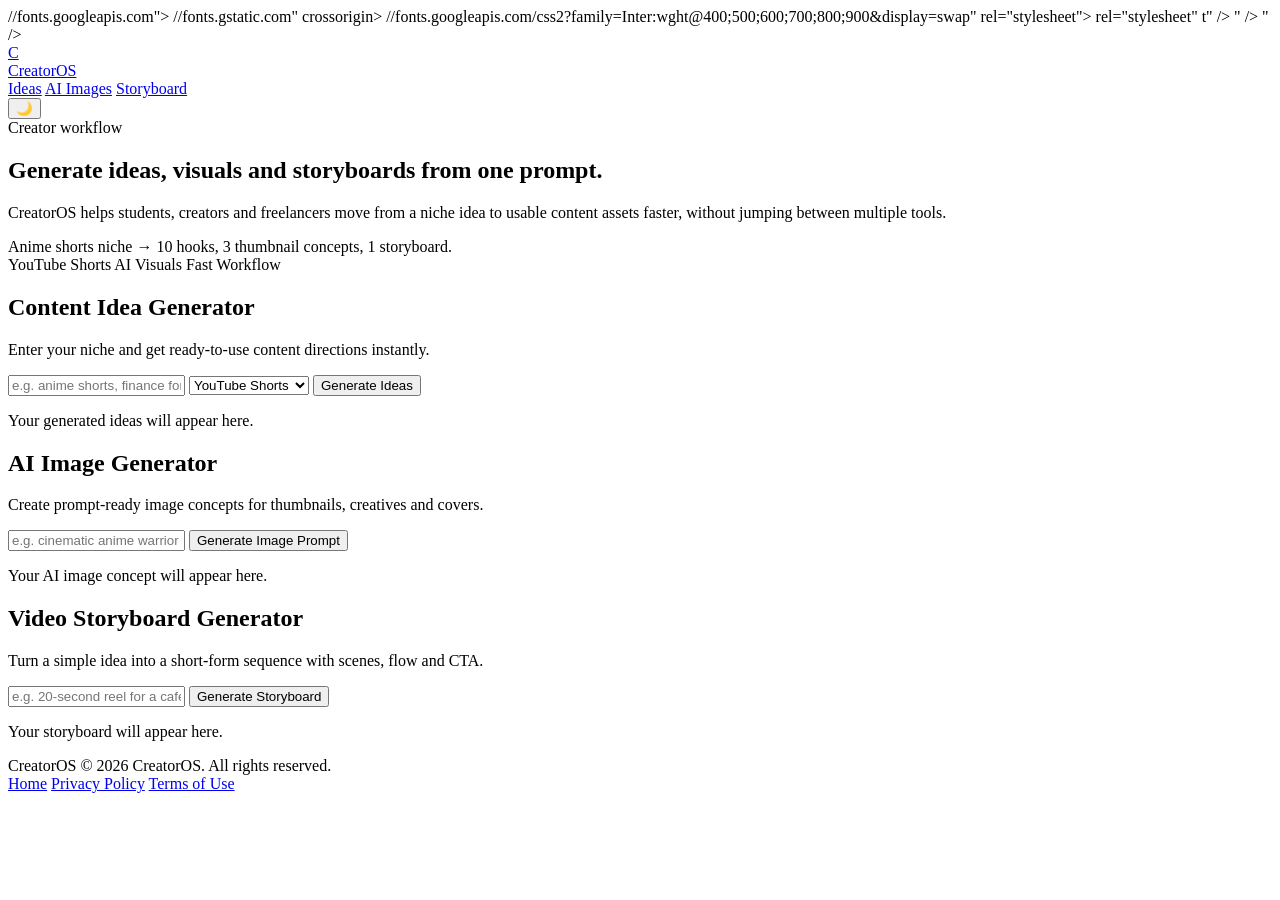
==== generator.html @ 53f61a8d "Fix app.css dark theme and generator font to Inter" ====
<!DOCTYPE html>
<html lang="en">
<head>
  <meta charset="UTF-8" />
  <meta name="viewport" content="width=device-width, initial-scale=1.0" />
  <title>CreatorOS — Generator</title>
  <meta
    name="description"
    content="Generate niche content ideas, AI image concepts, and short video storyboards with CreatorOS.
    ".
  />

  //fonts.googleapis.com">
  //fonts.gstatic.com" crossorigin>
 //fonts.googleapis.com/css2?family=Inter:wght@400;500;600;700;800;900&display=swap" rel="stylesheet">
    rel="stylesheet"
  t"
  />

  " />
  " />
</head>
<body>

  <header class="site-header">
    <div class="container nav">
      <div class="brand">
        <a class="brand-link" href="index.html">
          <div class="brand-mark">C</div>
          <span>CreatorOS</span>
        </a>
      </div>

      <nav class="nav-links">
        <a href="#ideas">Ideas</a>
        <a href="#images">AI Images</a>
        <a href="#video">Storyboard</a>
      </nav>

      <div class="nav-actions">
        <button class="theme-toggle" id="themeToggle" aria-label="Toggle theme">🌙</button>
      </div>
    </div>
  </header>

  <main class="app-main">
    <section class="app-hero">
      <div class="container app-hero-grid">
        <div>
          <span class="eyebrow">Creator workflow</span>
          <h1>Generate ideas, visuals and storyboards from one prompt.</h1>
          <p>
            CreatorOS helps students, creators and freelancers move from a niche idea
            to usable content assets faster, without jumping between multiple tools.
          </p>
        </div>

        <div class="hero-preview">
          <div class="hero-preview-top">
            <span></span><span></span><span></span>
          </div>
          <div class="hero-preview-box">
            Anime shorts niche → 10 hooks, 3 thumbnail concepts, 1 storyboard.
          </div>
          <div class="hero-preview-tags">
            <span>YouTube Shorts</span>
            <span>AI Visuals</span>
            <span>Fast Workflow</span>
          </div>
        </div>
      </div>
    </section>

    <section id="ideas" class="app-section">
      <div class="container">
        <div class="app-section-head">
          <h2>Content Idea Generator</h2>
          <p>Enter your niche and get ready-to-use content directions instantly.</p>
        </div>

        <div class="app-card">
          <div class="app-form-row">
            <input
              type="text"
              id="nicheInput"
              placeholder="e.g. anime shorts, finance for students, local cafe..."
              aria-label="Enter your niche"
            />
            <select id="platformSelect" aria-label="Choose platform">
              <option value="YouTube Shorts">YouTube Shorts</option>
              <option value="Instagram Reels">Instagram Reels</option>
              <option value="TikTok">TikTok</option>
              <option value="LinkedIn">LinkedIn</option>
              <option value="X / Twitter">X / Twitter</option>
            </select>
            <button id="generateIdeasBtn" class="btn btn-primary">Generate Ideas</button>
          </div>

          <div id="ideasOutput" class="app-output">
            <p class="placeholder-text">Your generated ideas will appear here.</p>
          </div>

        </div>
      </div>
    </section>


    <section id="images" class="app-section">
      <div class="container">
        <div class="app-section-head">
          <h2>AI Image Generator</h2>
          <p>Create prompt-ready image concepts for thumbnails, creatives and covers.</p>
        </div>

        <div class="app-card">
          <div class="app-form-row">
            <input
              type="text"
              id="imagePromptInput"
              placeholder="e.g. cinematic anime warrior in neon city, realistic sneaker ad..."
              aria-label="Enter image prompt"
            />
            <button id="generateImageBtn" class="btn btn-primary">Generate Image Prompt</button>
          </div>

          <div id="imageOutput" class="app-output">
            <p class="placeholder-text">Your AI image concept will appear here.</p>
          </div>
        </div>
      </div>
    </section>


    <section id="video" class="app-section">
      <div class="container">
        <div class="app-section-head">
          <h2>Video Storyboard Generator</h2>
          <p>Turn a simple idea into a short-form sequence with scenes, flow and CTA.</p>
        </div>

        <div class="app-card">
          <div class="app-form-row">
            <input
              type="text"
              id="videoPromptInput"
              placeholder="e.g. 20-second reel for a cafe launch, anime facts short..."
              aria-label="Enter storyboard prompt"
            />
            <button id="generateStoryboardBtn" class="btn btn-primary">Generate Storyboard</button>
          </div>

          <div id="videoOutput" class="app-output">
            <p class="placeholder-text">Your storyboard will appear here.</p>
          </div>

        </div>
      </div>
    </section>

  </main>

  <footer class="site-footer">
    <div class="container footer-inner">
      <div class="footer-left">
        <span class="footer-brand">CreatorOS</span>
        <span class="footer-copy">© 2026 CreatorOS. All rights reserved.</span>
      </div>

      <div class="footer-links">
        <a href="index.html">Home</a>
        <a href="#">Privacy Policy</a>
        <a href="#">Terms of Use</a>
      </div>
    </div>
  </footer>

  <script src="script.js"></script>

</body>

</html>
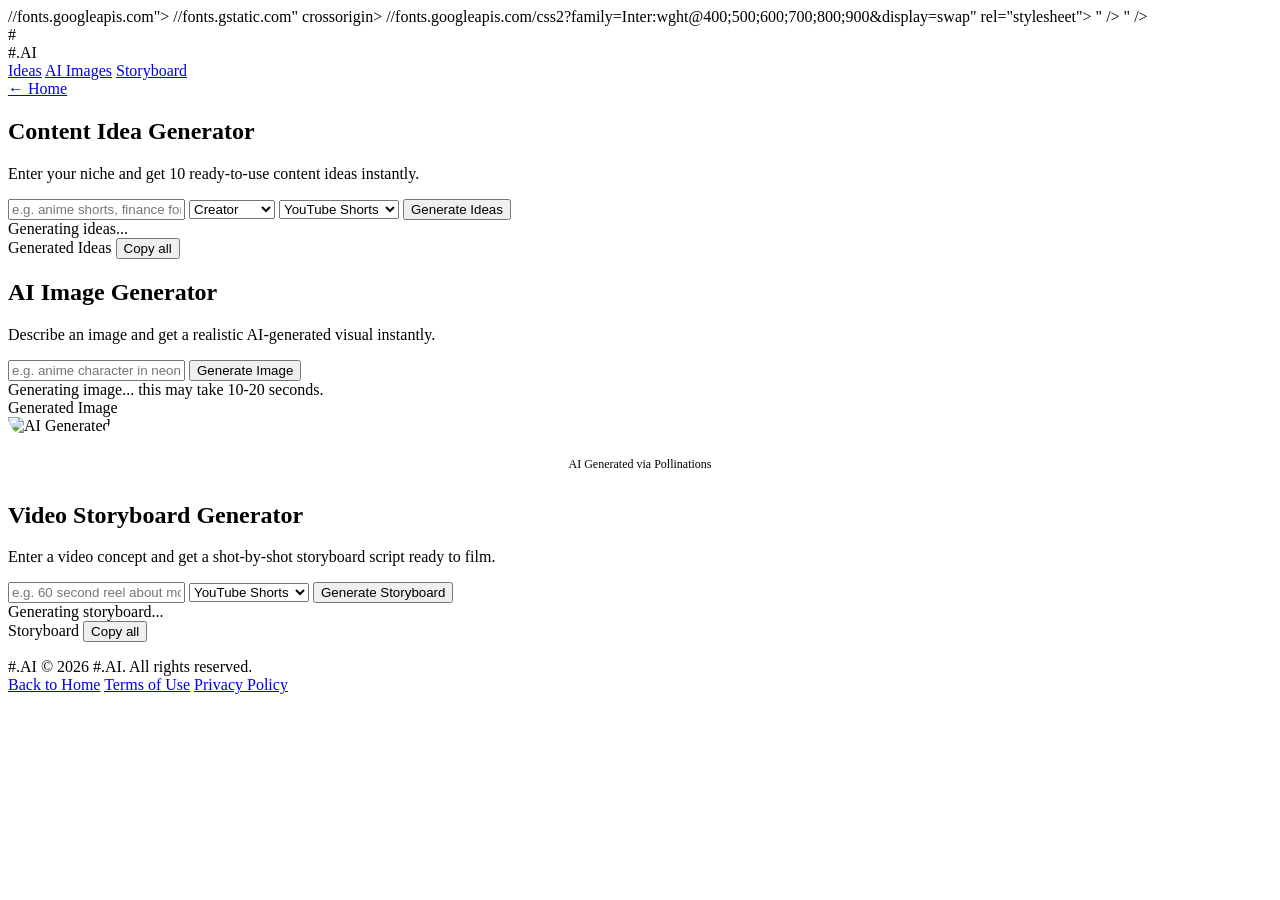
==== commit b9989c0d: "Fix generator.html complete rewrite with https links and #.AI branding" ====
--- a/generator.html
+++ b/generator.html
@@ -3,20 +3,10 @@
 <head>
   <meta charset="UTF-8" />
   <meta name="viewport" content="width=device-width, initial-scale=1.0" />
-  <title>CreatorOS — Generator</title>
-  <meta
-    name="description"
-    content="Generate niche content ideas, AI image concepts, and short video storyboards with CreatorOS.
-    ".
-  />
-
+  <title>#.AI — Generator</title>
   //fonts.googleapis.com">
   //fonts.gstatic.com" crossorigin>
- //fonts.googleapis.com/css2?family=Inter:wght@400;500;600;700;800;900&display=swap" rel="stylesheet">
-    rel="stylesheet"
-  t"
-  />
-
+  //fonts.googleapis.com/css2?family=Inter:wght@400;500;600;700;800;900&display=swap" rel="stylesheet">
   " />
   " />
 </head>
@@ -25,134 +15,96 @@
   <header class="site-header">
     <div class="container nav">
       <div class="brand">
-        <a class="brand-link" href="index.html">
-          <div class="brand-mark">C</div>
-          <span>CreatorOS</span>
-        </a>
+        <div class="brand-icon">#</div>
+        <span class="brand-text">#.<span class="accent">AI</span></span>
       </div>
-
       <nav class="nav-links">
         <a href="#ideas">Ideas</a>
         <a href="#images">AI Images</a>
         <a href="#video">Storyboard</a>
       </nav>
-
       <div class="nav-actions">
-        <button class="theme-toggle" id="themeToggle" aria-label="Toggle theme">🌙</button>
+        <a href="index.html" class="btn-start">← Home</a>
       </div>
     </div>
   </header>
 
   <main class="app-main">
-    <section class="app-hero">
-      <div class="container app-hero-grid">
-        <div>
-          <span class="eyebrow">Creator workflow</span>
-          <h1>Generate ideas, visuals and storyboards from one prompt.</h1>
-          <p>
-            CreatorOS helps students, creators and freelancers move from a niche idea
-            to usable content assets faster, without jumping between multiple tools.
-          </p>
-        </div>
-
-        <div class="hero-preview">
-          <div class="hero-preview-top">
-            <span></span><span></span><span></span>
-          </div>
-          <div class="hero-preview-box">
-            Anime shorts niche → 10 hooks, 3 thumbnail concepts, 1 storyboard.
-          </div>
-          <div class="hero-preview-tags">
-            <span>YouTube Shorts</span>
-            <span>AI Visuals</span>
-            <span>Fast Workflow</span>
-          </div>
-        </div>
-      </div>
-    </section>
 
     <section id="ideas" class="app-section">
       <div class="container">
         <div class="app-section-head">
           <h2>Content Idea Generator</h2>
-          <p>Enter your niche and get ready-to-use content directions instantly.</p>
+          <p>Enter your niche and get 10 ready-to-use content ideas instantly.</p>
         </div>
-
-        <div class="app-card">
-          <div class="app-form-row">
-            <input
-              type="text"
-              id="nicheInput"
-              placeholder="e.g. anime shorts, finance for students, local cafe..."
-              aria-label="Enter your niche"
-            />
-            <select id="platformSelect" aria-label="Choose platform">
-              <option value="YouTube Shorts">YouTube Shorts</option>
-              <option value="Instagram Reels">Instagram Reels</option>
-              <option value="TikTok">TikTok</option>
-              <option value="LinkedIn">LinkedIn</option>
-              <option value="X / Twitter">X / Twitter</option>
-            </select>
-            <button id="generateIdeasBtn" class="btn btn-primary">Generate Ideas</button>
+        <div class="generator-box">
+          <input type="text" id="nicheInput" class="app-input" placeholder="e.g. anime shorts, finance for students, local cafe..." />
+          <select id="modeSelect" class="app-select">
+            <option value="creator">Creator</option>
+            <option value="student">Student</option>
+            <option value="freelancer">Freelancer</option>
+          </select>
+          <select id="platformSelect" class="app-select">
+            <option value="YouTube Shorts">YouTube Shorts</option>
+            <option value="Instagram Reels">Instagram Reels</option>
+            <option value="YouTube">YouTube</option>
+            <option value="LinkedIn">LinkedIn</option>
+            <option value="X (Twitter)">X (Twitter)</option>
+          </select>
+          <button id="generateIdeas" class="app-btn">Generate Ideas</button>
+        </div>
+        <div id="ideasLoader" class="loader hidden">Generating ideas...</div>
+        <div id="ideasOutput" class="output-box hidden">
+          <div class="output-head">
+            <span>Generated Ideas</span>
+            <button id="copyIdeas" class="copy-btn">Copy all</button>
           </div>
-
-          <div id="ideasOutput" class="app-output">
-            <p class="placeholder-text">Your generated ideas will appear here.</p>
-          </div>
-
+          <ol id="ideasList" class="ideas-list"></ol>
         </div>
       </div>
     </section>
-
 
     <section id="images" class="app-section">
       <div class="container">
         <div class="app-section-head">
           <h2>AI Image Generator</h2>
-          <p>Create prompt-ready image concepts for thumbnails, creatives and covers.</p>
+          <p>Describe an image and get a realistic AI-generated visual instantly.</p>
         </div>
-
-        <div class="app-card">
-          <div class="app-form-row">
-            <input
-              type="text"
-              id="imagePromptInput"
-              placeholder="e.g. cinematic anime warrior in neon city, realistic sneaker ad..."
-              aria-label="Enter image prompt"
-            />
-            <button id="generateImageBtn" class="btn btn-primary">Generate Image Prompt</button>
-          </div>
-
-          <div id="imageOutput" class="app-output">
-            <p class="placeholder-text">Your AI image concept will appear here.</p>
-          </div>
+        <div class="generator-box">
+          <input type="text" id="imagePrompt" class="app-input" placeholder="e.g. anime character in neon city at night, cinematic lighting..." />
+          <button id="generateImage" class="app-btn">Generate Image</button>
+        </div>
+        <div id="imageLoader" class="loader hidden">Generating image... this may take 10-20 seconds.</div>
+        <div id="imageOutput" class="output-box hidden">
+          <div class="output-head"><span>Generated Image</span></div>
+          <img id="generatedImage" src="" alt="AI Generated" style="max-width:100%;border-radius:0 0 20px 20px;" />
+          <p style="font-size:12px;color:var(--muted);text-align:center;padding:10px;">AI Generated via Pollinations</p>
         </div>
       </div>
     </section>
-
 
     <section id="video" class="app-section">
       <div class="container">
         <div class="app-section-head">
           <h2>Video Storyboard Generator</h2>
-          <p>Turn a simple idea into a short-form sequence with scenes, flow and CTA.</p>
+          <p>Enter a video concept and get a shot-by-shot storyboard script ready to film.</p>
         </div>
-
-        <div class="app-card">
-          <div class="app-form-row">
-            <input
-              type="text"
-              id="videoPromptInput"
-              placeholder="e.g. 20-second reel for a cafe launch, anime facts short..."
-              aria-label="Enter storyboard prompt"
-            />
-            <button id="generateStoryboardBtn" class="btn btn-primary">Generate Storyboard</button>
+        <div class="generator-box">
+          <input type="text" id="videoPrompt" class="app-input" placeholder="e.g. 60 second reel about morning productivity routine..." />
+          <select id="videoType" class="app-select">
+            <option value="YouTube Shorts">YouTube Shorts</option>
+            <option value="Instagram Reels">Instagram Reels</option>
+            <option value="YouTube">YouTube</option>
+          </select>
+          <button id="generateStoryboard" class="app-btn">Generate Storyboard</button>
+        </div>
+        <div id="videoLoader" class="loader hidden">Generating storyboard...</div>
+        <div id="videoOutput" class="output-box hidden">
+          <div class="output-head">
+            <span>Storyboard</span>
+            <button id="copyStoryboard" class="copy-btn">Copy all</button>
           </div>
-
-          <div id="videoOutput" class="app-output">
-            <p class="placeholder-text">Your storyboard will appear here.</p>
-          </div>
-
+          <ol id="storyboardList"></ol>
         </div>
       </div>
     </section>
@@ -162,20 +114,18 @@
   <footer class="site-footer">
     <div class="container footer-inner">
       <div class="footer-left">
-        <span class="footer-brand">CreatorOS</span>
-        <span class="footer-copy">© 2026 CreatorOS. All rights reserved.</span>
+        <span class="footer-brand">#.<span class="accent">AI</span></span>
+        <span class="footer-copy">© 2026 #.AI. All rights reserved.</span>
       </div>
-
       <div class="footer-links">
-        <a href="index.html">Home</a>
+        <a href="index.html">Back to Home</a>
+        <a href="#">Terms of Use</a>
         <a href="#">Privacy Policy</a>
-        <a href="#">Terms of Use</a>
       </div>
     </div>
   </footer>
 
   <script src="script.js"></script>
-
+  <script src="app.js"></script>
 </body>
-
 </html>
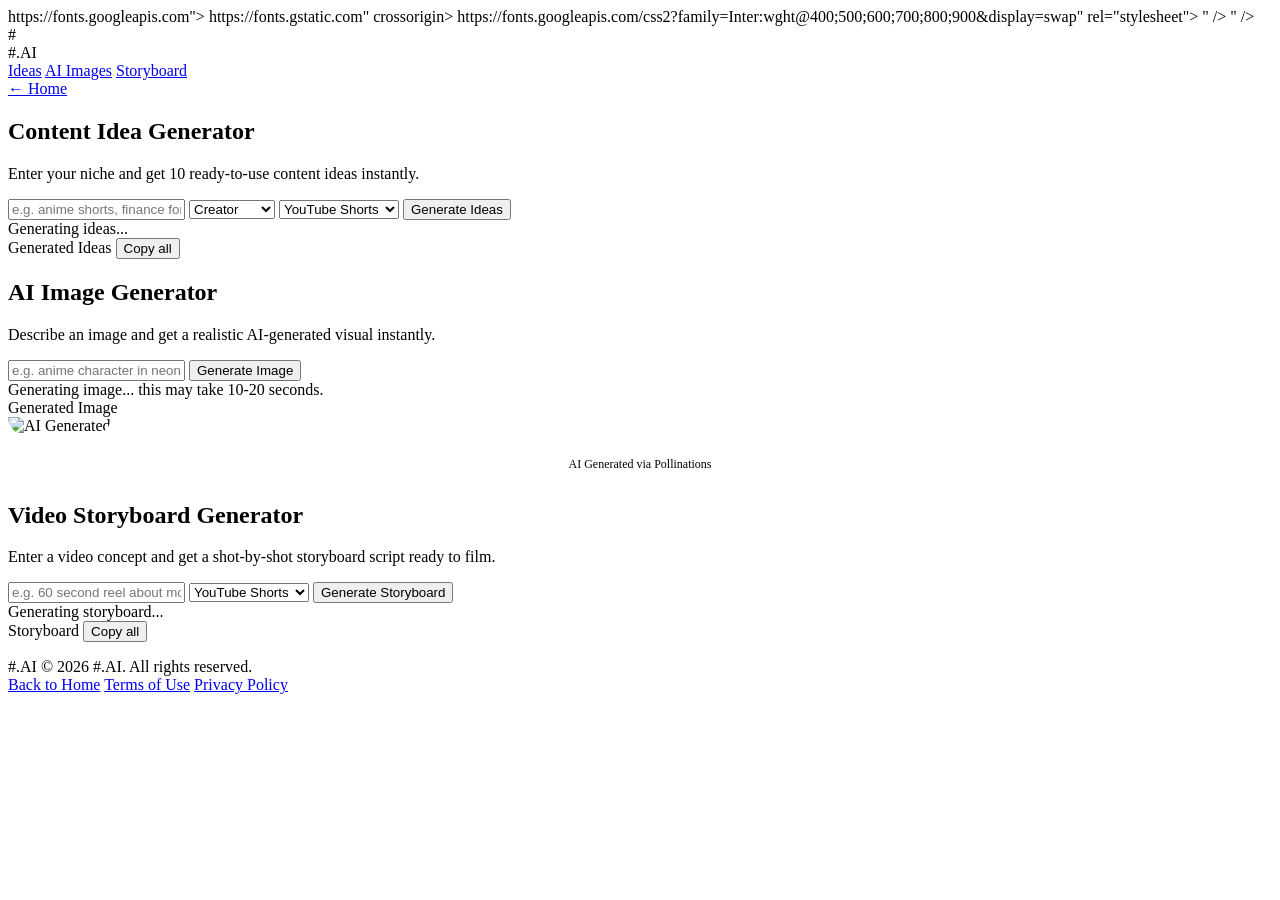
==== commit 8d0df230: "Change font links to HTTPS Updated font links to use HTTPS instead of commented out." ====
--- a/generator.html
+++ b/generator.html
@@ -4,9 +4,9 @@
   <meta charset="UTF-8" />
   <meta name="viewport" content="width=device-width, initial-scale=1.0" />
   <title>#.AI — Generator</title>
-  //fonts.googleapis.com">
-  //fonts.gstatic.com" crossorigin>
-  //fonts.googleapis.com/css2?family=Inter:wght@400;500;600;700;800;900&display=swap" rel="stylesheet">
+  https://fonts.googleapis.com">
+  https://fonts.gstatic.com" crossorigin>
+  https://fonts.googleapis.com/css2?family=Inter:wght@400;500;600;700;800;900&display=swap" rel="stylesheet">
   " />
   " />
 </head>
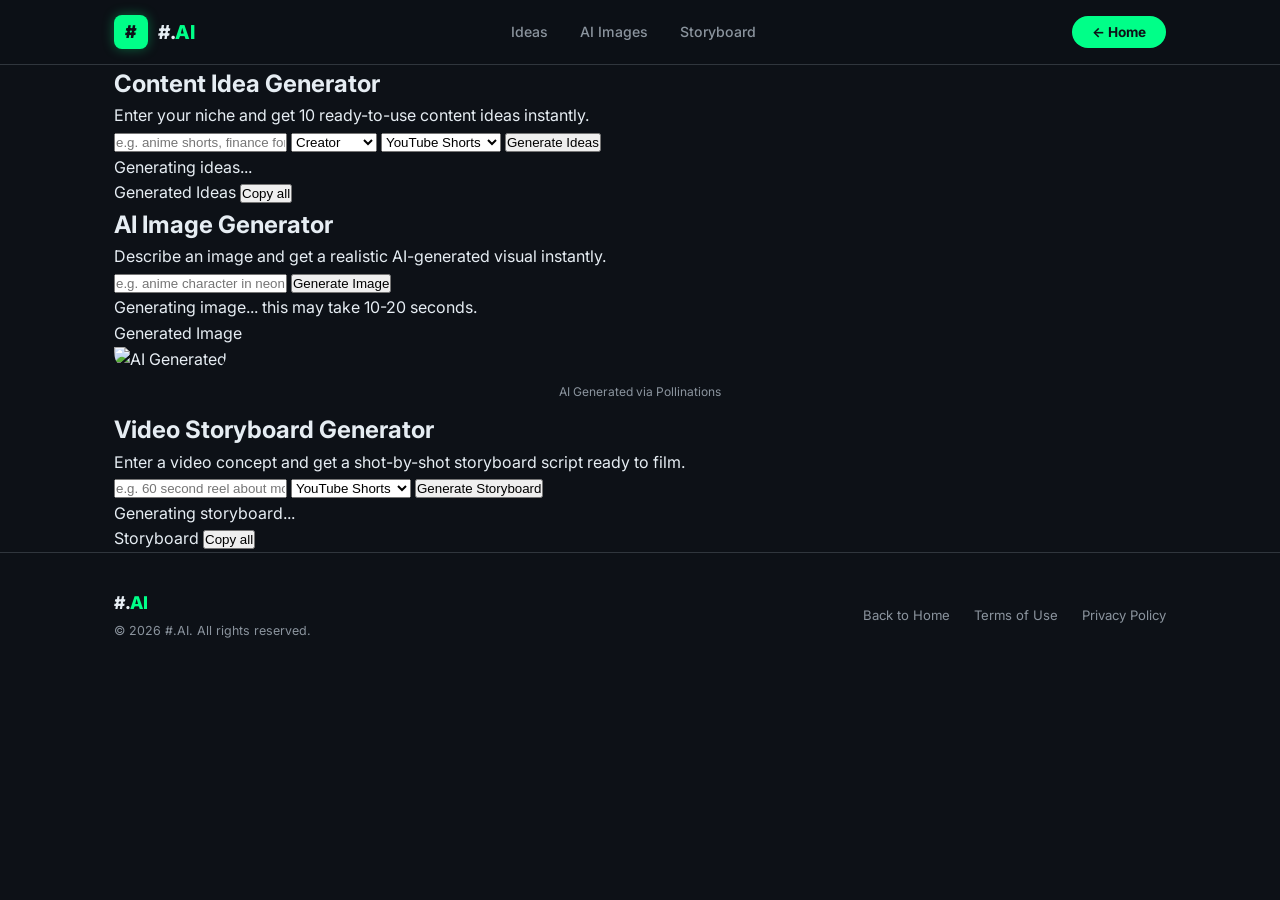
==== commit 9fa49298: "Fix broken head tags and list items in index and generator" ====
--- a/generator.html
+++ b/generator.html
@@ -3,12 +3,20 @@
 <head>
   <meta charset="UTF-8" />
   <meta name="viewport" content="width=device-width, initial-scale=1.0" />
-  <title>#.AI — Generator</title>
-  https://fonts.googleapis.com">
-  https://fonts.gstatic.com" crossorigin>
-  https://fonts.googleapis.com/css2?family=Inter:wght@400;500;600;700;800;900&display=swap" rel="stylesheet">
-  " />
-  " />
+  <title>CreatorOS</title>
+  <meta
+    name="description"
+    content="Generate niche content ideas, AI image concepts, and short video storyboards with CreatorOS."
+  />
+
+  <link rel="preconnect" href="https://fonts.googleapis.com" />
+  <link rel="preconnect" href="https://fonts.gstatic.com" crossorigin />
+  <link
+    href="https://fonts.googleapis.com/css2?family=Inter:wght@400;500;600;700;800;900&display=swap"
+    rel="stylesheet"
+  />
+
+  <link rel="stylesheet" href="style.css" />
 </head>
 <body>
 
--- a/style.css
+++ b/style.css
@@ -0,0 +1,809 @@
+/* ── RESET ── */
+*, *::before, *::after { box-sizing: border-box; margin: 0; padding: 0; }
+
+:root {
+  --bg:        #0d1117;
+  --bg2:       #161b22;
+  --bg3:       #1c2128;
+  --border:    #30363d;
+  --text:      #e6edf3;
+  --muted:     #8b949e;
+  --accent:    #00ff88;
+  --accent2:   #00cc6a;
+  --orange:    #f78166;
+  --font:      'Inter', sans-serif;
+  --radius:    12px;
+  --radius-lg: 20px;
+}
+
+html { scroll-behavior: smooth; }
+
+body {
+  font-family: var(--font);
+  background: var(--bg);
+  color: var(--text);
+  line-height: 1.6;
+  -webkit-font-smoothing: antialiased;
+}
+
+a { text-decoration: none; color: inherit; }
+ul { list-style: none; }
+
+.container {
+  max-width: 1100px;
+  margin: 0 auto;
+  padding: 0 24px;
+}
+
+/* ── HEADER ── */
+.site-header {
+  position: sticky;
+  top: 0;
+  z-index: 100;
+  background: rgba(13, 17, 23, 0.9);
+  backdrop-filter: blur(12px);
+  border-bottom: 1px solid var(--border);
+}
+
+.nav {
+  display: flex;
+  align-items: center;
+  justify-content: space-between;
+  height: 64px;
+}
+
+.brand {
+  display: flex;
+  align-items: center;
+  gap: 10px;
+}
+
+.brand-icon {
+  width: 34px;
+  height: 34px;
+  background: var(--accent);
+  color: #0d1117;
+  font-size: 1.1rem;
+  font-weight: 900;
+  border-radius: 8px;
+  display: flex;
+  align-items: center;
+  justify-content: center;
+  box-shadow: 0 0 12px rgba(0, 255, 136, 0.35);
+  flex-shrink: 0;
+}
+
+.brand-text {
+  font-size: 1.2rem;
+  font-weight: 800;
+  color: var(--text);
+  letter-spacing: -0.5px;
+}
+
+.accent { color: var(--accent); }
+
+.nav-links {
+  display: flex;
+  gap: 32px;
+}
+
+.nav-links a {
+  font-size: 0.88rem;
+  color: var(--muted);
+  font-weight: 500;
+  transition: color 0.2s;
+}
+
+.nav-links a:hover { color: var(--text); }
+
+.btn-start {
+  background: var(--accent);
+  color: #0d1117;
+  font-size: 0.85rem;
+  font-weight: 700;
+  padding: 8px 20px;
+  border-radius: 999px;
+  transition: background 0.2s, transform 0.2s;
+  white-space: nowrap;
+}
+
+.btn-start:hover {
+  background: var(--accent2);
+  transform: translateY(-1px);
+}
+
+/* ── BUTTONS ── */
+.btn-primary {
+  display: inline-block;
+  background: var(--accent);
+  color: #0d1117;
+  font-weight: 700;
+  font-size: 0.95rem;
+  padding: 13px 32px;
+  border-radius: 999px;
+  border: none;
+  cursor: pointer;
+  transition: background 0.2s, transform 0.2s;
+  white-space: nowrap;
+}
+
+.btn-primary:hover {
+  background: var(--accent2);
+  transform: translateY(-2px);
+}
+
+.btn-ghost {
+  display: inline-block;
+  background: transparent;
+  color: var(--muted);
+  font-weight: 600;
+  font-size: 0.95rem;
+  padding: 13px 32px;
+  border-radius: 999px;
+  border: 1px solid var(--border);
+  cursor: pointer;
+  transition: border-color 0.2s, color 0.2s, transform 0.2s;
+  white-space: nowrap;
+}
+
+.btn-ghost:hover {
+  border-color: var(--accent);
+  color: var(--accent);
+  transform: translateY(-2px);
+}
+
+.full-width {
+  width: 100%;
+  text-align: center;
+  display: block;
+}
+
+/* ── HERO ── */
+.hero {
+  text-align: center;
+  padding: 110px 0 90px;
+  position: relative;
+  overflow: hidden;
+}
+
+.hero::before {
+  content: '';
+  position: absolute;
+  top: -180px;
+  left: 50%;
+  transform: translateX(-50%);
+  width: 700px;
+  height: 700px;
+  background: radial-gradient(circle, rgba(0,255,136,0.07) 0%, transparent 70%);
+  pointer-events: none;
+  z-index: 0;
+}
+
+.hero-inner {
+  position: relative;
+  z-index: 1;
+  display: flex;
+  flex-direction: column;
+  align-items: center;
+  gap: 28px;
+}
+
+.badge {
+  display: inline-flex;
+  align-items: center;
+  gap: 8px;
+  background: rgba(0,255,136,0.08);
+  border: 1px solid rgba(0,255,136,0.22);
+  color: var(--accent);
+  font-size: 0.8rem;
+  font-weight: 600;
+  padding: 7px 18px;
+  border-radius: 999px;
+  letter-spacing: 0.3px;
+}
+
+.badge-dot {
+  width: 7px;
+  height: 7px;
+  background: var(--accent);
+  border-radius: 50%;
+  flex-shrink: 0;
+  animation: pulse 2s infinite;
+}
+
+@keyframes pulse {
+  0%, 100% { opacity: 1; transform: scale(1); }
+  50%       { opacity: 0.4; transform: scale(0.75); }
+}
+
+.hero-title {
+  font-size: clamp(5rem, 14vw, 9rem);
+  font-weight: 900;
+  line-height: 1;
+  letter-spacing: -4px;
+  color: var(--text);
+  margin: 0;
+}
+
+.hero-sub {
+  font-size: 1.05rem;
+  color: var(--muted);
+  max-width: 460px;
+  line-height: 1.75;
+  margin: 0;
+}
+
+.hero-divider {
+  width: 56px;
+  height: 3px;
+  background: var(--orange);
+  border-radius: 999px;
+}
+
+.hero-steps {
+  display: flex;
+  gap: 40px;
+  justify-content: center;
+  flex-wrap: wrap;
+  margin: 4px 0;
+}
+
+.hero-step {
+  display: flex;
+  flex-direction: column;
+  align-items: center;
+  gap: 12px;
+  max-width: 150px;
+}
+
+.step-icon {
+  width: 58px;
+  height: 58px;
+  background: var(--bg3);
+  border: 1px solid var(--border);
+  border-radius: 50%;
+  display: flex;
+  align-items: center;
+  justify-content: center;
+  font-size: 1.5rem;
+  transition: border-color 0.2s, transform 0.2s, box-shadow 0.2s;
+}
+
+.step-icon:hover {
+  border-color: var(--accent);
+  transform: translateY(-4px);
+  box-shadow: 0 0 16px rgba(0,255,136,0.2);
+}
+
+.hero-step p {
+  font-size: 0.8rem;
+  color: var(--muted);
+  text-align: center;
+  line-height: 1.5;
+}
+
+.hero-actions {
+  display: flex;
+  gap: 14px;
+  flex-wrap: wrap;
+  justify-content: center;
+  margin-top: 4px;
+}
+
+/* ── STATS ── */
+.stats-bar {
+  border-top: 1px solid var(--border);
+  border-bottom: 1px solid var(--border);
+  background: var(--bg2);
+  padding: 44px 0;
+}
+
+.stats-grid {
+  display: grid;
+  grid-template-columns: repeat(4, 1fr);
+  gap: 24px;
+  text-align: center;
+}
+
+.stat h3 {
+  font-size: 1.9rem;
+  font-weight: 900;
+  color: var(--accent);
+  letter-spacing: -1px;
+  line-height: 1;
+}
+
+.stat p {
+  font-size: 0.82rem;
+  color: var(--muted);
+  margin-top: 6px;
+}
+
+/* ── SECTIONS ── */
+.section { padding: 90px 0; }
+
+.section-head {
+  text-align: center;
+  margin-bottom: 60px;
+}
+
+.section-label {
+  display: inline-block;
+  font-size: 0.72rem;
+  font-weight: 700;
+  letter-spacing: 2px;
+  text-transform: uppercase;
+  color: var(--accent);
+  margin-bottom: 14px;
+}
+
+.section-head h2 {
+  font-size: clamp(1.7rem, 4vw, 2.5rem);
+  font-weight: 800;
+  letter-spacing: -1px;
+  color: var(--text);
+  margin-bottom: 14px;
+  line-height: 1.2;
+}
+
+.section-head p {
+  color: var(--muted);
+  font-size: 0.98rem;
+  max-width: 500px;
+  margin: 0 auto;
+  line-height: 1.7;
+}
+
+/* ── FEATURES ── */
+.feature-grid {
+  display: grid;
+  grid-template-columns: repeat(2, 1fr);
+  gap: 20px;
+}
+
+.feature-card {
+  background: var(--bg2);
+  border: 1px solid var(--border);
+  border-radius: var(--radius-lg);
+  padding: 36px;
+  transition: border-color 0.25s, transform 0.25s, box-shadow 0.25s;
+}
+
+.feature-card:hover {
+  border-color: var(--accent);
+  transform: translateY(-5px);
+  box-shadow: 0 8px 32px rgba(0,255,136,0.08);
+}
+
+.feature-icon {
+  font-size: 2rem;
+  margin-bottom: 18px;
+  display: block;
+}
+
+.feature-card h3 {
+  font-size: 1.05rem;
+  font-weight: 700;
+  color: var(--text);
+  margin-bottom: 10px;
+}
+
+.feature-card p {
+  font-size: 0.88rem;
+  color: var(--muted);
+  line-height: 1.65;
+}
+
+/* ── WORKFLOW ── */
+.workflow-grid {
+  display: grid;
+  grid-template-columns: repeat(4, 1fr);
+  gap: 20px;
+}
+
+.step-card {
+  background: var(--bg2);
+  border: 1px solid var(--border);
+  border-radius: var(--radius-lg);
+  padding: 32px 24px;
+  transition: border-color 0.25s, transform 0.25s, box-shadow 0.25s;
+}
+
+.step-card:hover {
+  border-color: var(--accent);
+  transform: translateY(-5px);
+  box-shadow: 0 8px 32px rgba(0,255,136,0.08);
+}
+
+.step-num {
+  display: block;
+  font-size: 2.2rem;
+  font-weight: 900;
+  color: var(--accent);
+  opacity: 0.35;
+  margin-bottom: 14px;
+  letter-spacing: -1px;
+  line-height: 1;
+}
+
+.step-card h3 {
+  font-size: 0.95rem;
+  font-weight: 700;
+  color: var(--text);
+  margin-bottom: 8px;
+}
+
+.step-card p {
+  font-size: 0.84rem;
+  color: var(--muted);
+  line-height: 1.6;
+}
+
+/* ── AUDIENCE ── */
+.audience-grid {
+  display: grid;
+  grid-template-columns: repeat(3, 1fr);
+  gap: 20px;
+  align-items: start;
+}
+
+.audience-card {
+  background: var(--bg2);
+  border: 1px solid var(--border);
+  border-radius: var(--radius-lg);
+  padding: 36px;
+  transition: border-color 0.25s, transform 0.25s, box-shadow 0.25s;
+}
+
+.audience-card:hover {
+  border-color: var(--accent);
+  transform: translateY(-5px);
+  box-shadow: 0 8px 32px rgba(0,255,136,0.08);
+}
+
+.featured-audience {
+  border-color: rgba(0,255,136,0.4);
+  background: rgba(0,255,136,0.03);
+}
+
+.audience-icon {
+  font-size: 2.2rem;
+  margin-bottom: 18px;
+  display: block;
+}
+
+.audience-card h3 {
+  font-size: 1.1rem;
+  font-weight: 800;
+  color: var(--text);
+  margin-bottom: 10px;
+}
+
+.audience-card > p {
+  font-size: 0.87rem;
+  color: var(--muted);
+  margin-bottom: 20px;
+  line-height: 1.65;
+}
+
+.audience-card ul {
+  display: flex;
+  flex-direction: column;
+  gap: 10px;
+}
+
+.audience-card li {
+  font-size: 0.84rem;
+  color: var(--muted);
+  padding-left: 18px;
+  position: relative;
+  line-height: 1.5;
+}
+
+.audience-card li::before {
+  content: '→';
+  position: absolute;
+  left: 0;
+  color: var(--accent);
+  font-size: 0.8rem;
+}
+
+/* ── PRICING ── */
+.pricing-grid {
+  display: grid;
+  grid-template-columns: repeat(3, 1fr);
+  gap: 20px;
+  align-items: start;
+}
+
+.pricing-card {
+  background: var(--bg2);
+    border: 1px solid var(--border);
+  border-radius: var(--radius-lg);
+  padding: 36px;
+  position: relative;
+  transition: border-color 0.25s, transform 0.25s;
+}
+
+.pricing-card:hover {
+  border-color: var(--accent);
+  transform: translateY(-5px);
+  box-shadow: 0 8px 32px rgba(0,255,136,0.08);
+}
+
+.pricing-featured {
+  border-color: rgba(0,255,136,0.4);
+  background: rgba(0,255,136,0.03);
+}
+
+.popular-badge {
+  display: inline-block;
+  background: var(--accent);
+  color: #0d1117;
+  font-size: 0.7rem;
+  font-weight: 800;
+  padding: 4px 12px;
+  border-radius: 999px;
+  letter-spacing: 0.8px;
+  margin-bottom: 18px;
+  text-transform: uppercase;
+}
+
+.pricing-card h3 {
+  font-size: 1.1rem;
+  font-weight: 800;
+  color: var(--text);
+  margin-bottom: 6px;
+}
+
+.pricing-tagline {
+  font-size: 0.84rem;
+  color: var(--muted);
+  margin-bottom: 22px;
+  line-height: 1.5;
+}
+
+.price {
+  font-size: 2.2rem;
+  font-weight: 900;
+  color: var(--text);
+  letter-spacing: -1px;
+  margin-bottom: 22px;
+  line-height: 1;
+}
+
+.price span {
+  font-size: 0.88rem;
+  font-weight: 400;
+  color: var(--muted);
+  letter-spacing: 0;
+}
+
+.pricing-card ul {
+  display: flex;
+  flex-direction: column;
+  gap: 12px;
+  margin-bottom: 32px;
+}
+
+.pricing-card li {
+  font-size: 0.86rem;
+  color: var(--muted);
+  padding-left: 20px;
+  position: relative;
+  line-height: 1.5;
+}
+
+.pricing-card li::before {
+  content: '✓';
+  position: absolute;
+  left: 0;
+  color: var(--accent);
+  font-weight: 700;
+  font-size: 0.82rem;
+}
+
+/* ── CTA BANNER ── */
+.cta-banner {
+  background: var(--bg2);
+  border-top: 1px solid var(--border);
+  border-bottom: 1px solid var(--border);
+  padding: 90px 0;
+  text-align: center;
+  position: relative;
+  overflow: hidden;
+}
+
+.cta-banner::before {
+  content: '';
+  position: absolute;
+  top: 50%;
+  left: 50%;
+  transform: translate(-50%, -50%);
+  width: 600px;
+  height: 300px;
+  background: radial-gradient(ellipse, rgba(0,255,136,0.07) 0%, transparent 70%);
+  pointer-events: none;
+}
+
+.cta-inner {
+  position: relative;
+  z-index: 1;
+  display: flex;
+  flex-direction: column;
+  align-items: center;
+  gap: 16px;
+}
+
+.cta-inner h2 {
+  font-size: clamp(1.6rem, 4vw, 2.4rem);
+  font-weight: 800;
+  letter-spacing: -1px;
+  color: var(--text);
+  line-height: 1.2;
+  max-width: 560px;
+}
+
+.cta-inner p {
+  font-size: 0.98rem;
+  color: var(--muted);
+  margin-bottom: 8px;
+}
+
+/* ── FAQ ── */
+.faq-grid {
+  display: grid;
+  grid-template-columns: repeat(2, 1fr);
+  gap: 20px;
+}
+
+.faq-item {
+  background: var(--bg2);
+  border: 1px solid var(--border);
+  border-radius: var(--radius-lg);
+  padding: 32px;
+  transition: border-color 0.25s, transform 0.25s;
+}
+
+.faq-item:hover {
+  border-color: var(--accent);
+  transform: translateY(-3px);
+}
+
+.faq-item h3 {
+  font-size: 0.95rem;
+  font-weight: 700;
+  color: var(--text);
+  margin-bottom: 10px;
+}
+
+.faq-item p {
+  font-size: 0.86rem;
+  color: var(--muted);
+  line-height: 1.65;
+}
+
+/* ── FOOTER ── */
+.site-footer {
+  border-top: 1px solid var(--border);
+  padding: 36px 0;
+  background: var(--bg);
+}
+
+.footer-inner {
+  display: flex;
+  align-items: center;
+  justify-content: space-between;
+  flex-wrap: wrap;
+  gap: 16px;
+}
+
+.footer-left {
+  display: flex;
+  flex-direction: column;
+  gap: 4px;
+}
+
+.footer-brand {
+  font-size: 1.1rem;
+  font-weight: 800;
+  color: var(--text);
+  letter-spacing: -0.5px;
+}
+
+.footer-copy {
+  font-size: 0.78rem;
+  color: var(--muted);
+}
+
+.footer-links {
+  display: flex;
+  gap: 24px;
+}
+
+.footer-links a {
+  font-size: 0.82rem;
+  color: var(--muted);
+  transition: color 0.2s;
+}
+
+.footer-links a:hover { color: var(--accent); }
+
+/* ── RESPONSIVE ── */
+@media (max-width: 900px) {
+  .nav-links { display: none; }
+
+  .stats-grid {
+    grid-template-columns: repeat(2, 1fr);
+    gap: 28px;
+  }
+
+  .feature-grid {
+    grid-template-columns: 1fr;
+  }
+
+  .workflow-grid {
+    grid-template-columns: repeat(2, 1fr);
+  }
+
+  .audience-grid {
+    grid-template-columns: 1fr;
+  }
+
+  .pricing-grid {
+    grid-template-columns: 1fr;
+    max-width: 440px;
+    margin: 0 auto;
+  }
+
+  .faq-grid {
+    grid-template-columns: 1fr;
+  }
+
+  .footer-inner {
+    flex-direction: column;
+    text-align: center;
+    align-items: center;
+  }
+}
+
+@media (max-width: 600px) {
+  .hero { padding: 80px 0 60px; }
+
+  .hero-title {
+    font-size: clamp(3.5rem, 18vw, 6rem);
+    letter-spacing: -3px;
+  }
+
+  .hero-steps {
+    gap: 24px;
+  }
+
+  .hero-actions {
+    flex-direction: column;
+    align-items: center;
+    width: 100%;
+  }
+
+  .btn-primary,
+  .btn-ghost {
+    width: 100%;
+    text-align: center;
+  }
+
+  .stats-grid {
+    grid-template-columns: repeat(2, 1fr);
+  }
+
+  .workflow-grid {
+    grid-template-columns: 1fr;
+  }
+
+  .section { padding: 60px 0; }
+
+  .footer-links {
+    flex-direction: column;
+    align-items: center;
+    gap: 12px;
+  }
+}
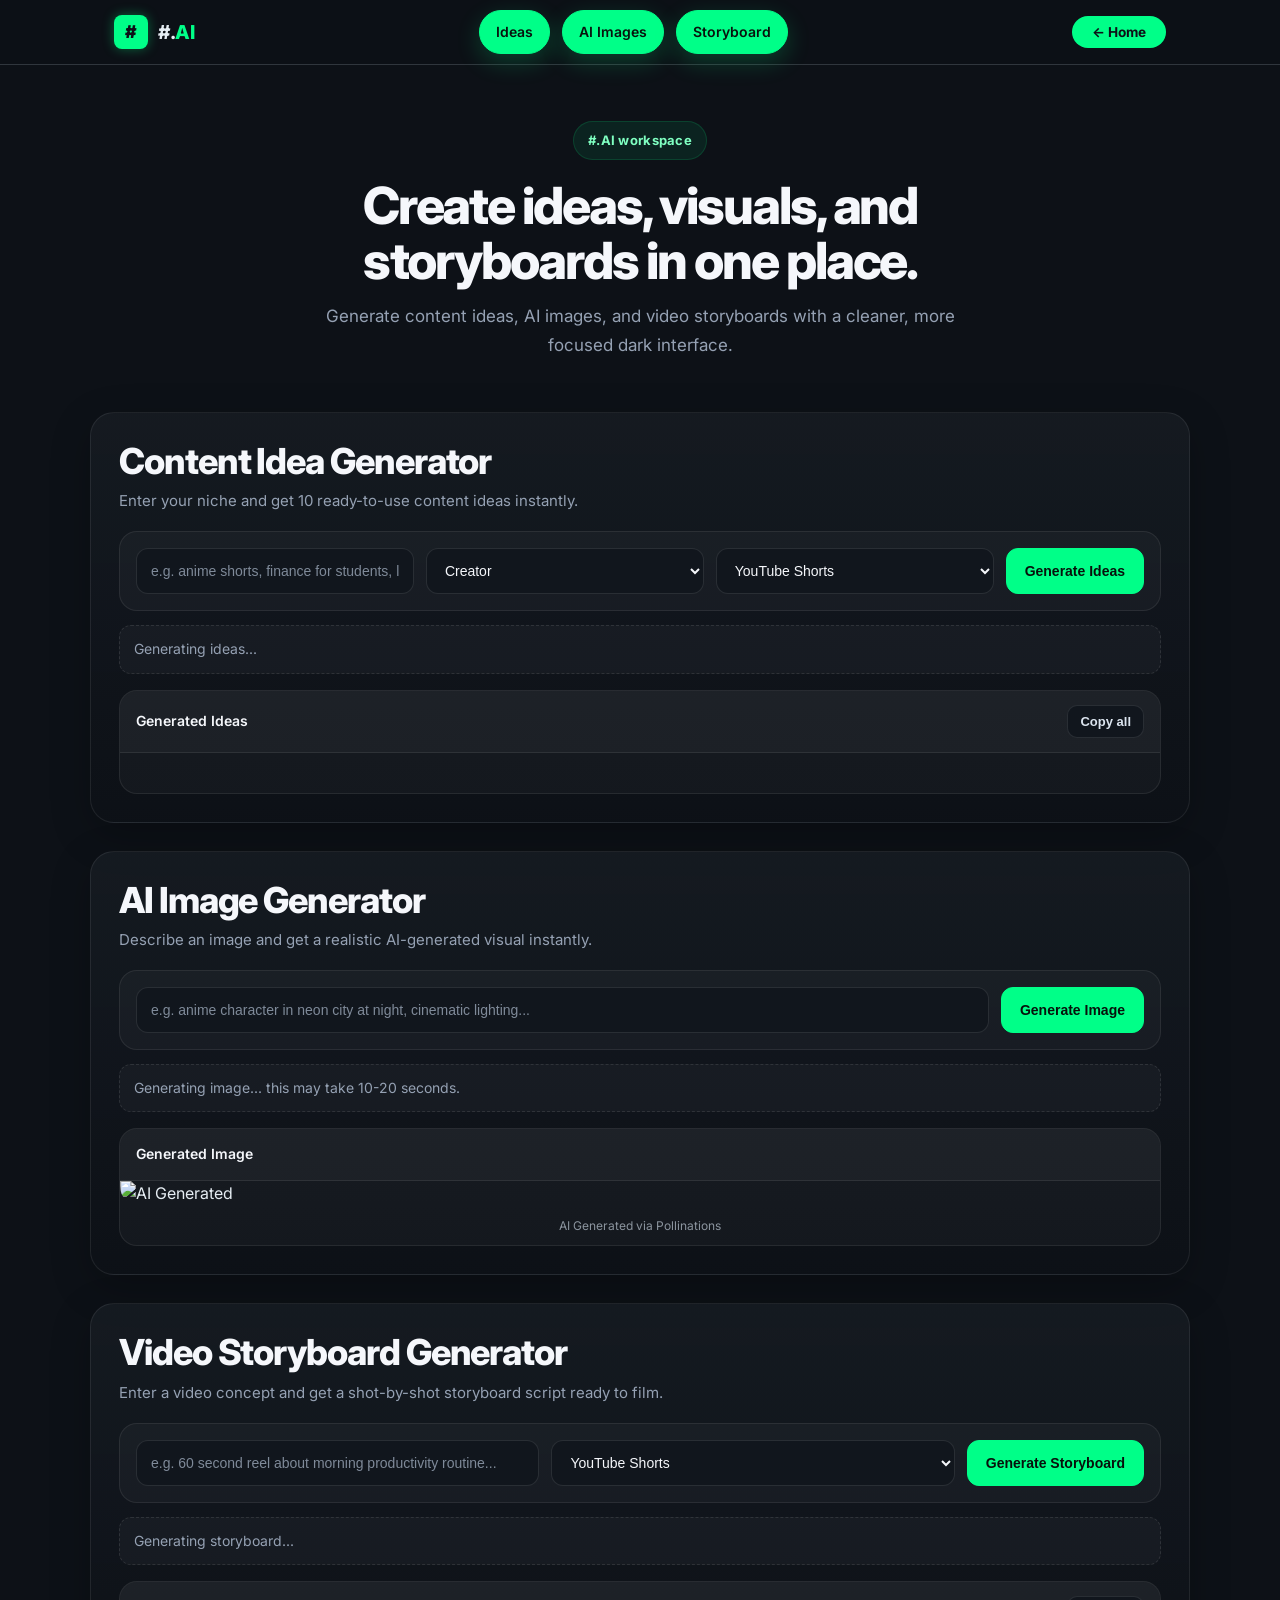
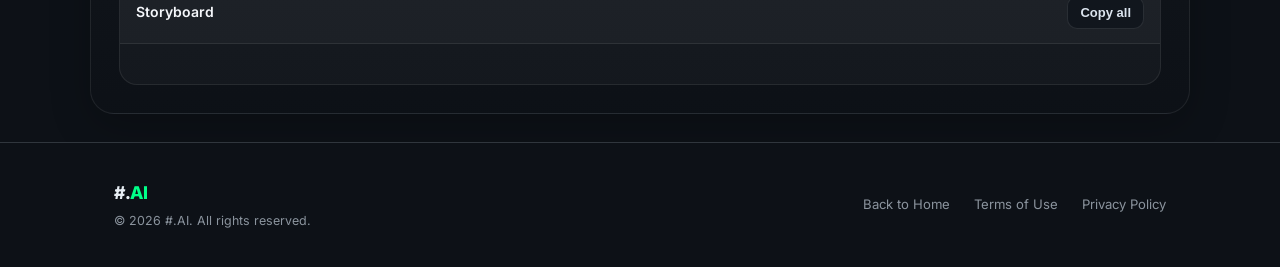
==== commit dd5a9a03: "Improve generator layout and section separation" ====
--- a/generator.html
+++ b/generator.html
@@ -27,15 +27,26 @@
         <span class="brand-text">#.<span class="accent">AI</span></span>
       </div>
       <nav class="nav-links">
-        <a href="#ideas">Ideas</a>
-        <a href="#images">AI Images</a>
-        <a href="#video">Storyboard</a>
+         <a href="#ideas" class="active">Ideas</a>
+         <a href="#images" class="active">AI Images</a>
+         <a href="#video" class="active">Storyboard</a>
       </nav>
       <div class="nav-actions">
         <a href="index.html" class="btn-start">← Home</a>
       </div>
     </div>
   </header>
+   
+  <section class="generator-hero">
+  <div class="container generator-hero-inner">
+    <span class="generator-eyebrow">#.AI workspace</span>
+    <h1>Create ideas, visuals, and storyboards in one place.</h1>
+    <p>
+      Generate content ideas, AI images, and video storyboards with a cleaner,
+      more focused dark interface.
+    </p>
+  </div>
+</section>
 
   <main class="app-main">
 
--- a/style.css
+++ b/style.css
@@ -806,4 +806,289 @@
     align-items: center;
     gap: 12px;
   }
+}
+/* ===== Generator page top nav refinement ===== */
+.nav-links {
+  display: flex;
+  align-items: center;
+  justify-content: center;
+  gap: 12px;
+  flex-wrap: wrap;
+}
+
+.nav-links a {
+  display: inline-flex;
+  align-items: center;
+  justify-content: center;
+  padding: 10px 16px;
+  border-radius: 999px;
+  background: rgba(255, 255, 255, 0.04);
+  border: 1px solid rgba(255, 255, 255, 0.08);
+  color: #9aa4b2;
+  font-size: 14px;
+  font-weight: 600;
+  text-decoration: none;
+  transition: all 0.2s ease;
+}
+
+.nav-links a:hover {
+  color: #ffffff;
+  background: rgba(0, 255, 136, 0.08);
+  border-color: rgba(0, 255, 136, 0.18);
+}
+
+.nav-links a.active {
+  color: #08130d;
+  background: #00ff88;
+  border-color: #00ff88;
+  box-shadow: 0 8px 24px rgba(0, 255, 136, 0.2);
+}
+
+/* ===== Generator hero block ===== */
+.generator-hero {
+  padding: 56px 0 28px;
+}
+
+.generator-hero-inner {
+  max-width: 760px;
+  margin: 0 auto;
+  text-align: center;
+}
+
+.generator-eyebrow {
+  display: inline-flex;
+  align-items: center;
+  justify-content: center;
+  padding: 8px 14px;
+  border-radius: 999px;
+  background: rgba(0, 255, 136, 0.08);
+  border: 1px solid rgba(0, 255, 136, 0.14);
+  color: #7fffc1;
+  font-size: 13px;
+  font-weight: 700;
+  letter-spacing: 0.02em;
+  margin-bottom: 18px;
+}
+
+.generator-hero h1 {
+  margin: 0 0 14px;
+  font-size: clamp(2rem, 4vw, 3.4rem);
+  line-height: 1.08;
+  letter-spacing: -0.04em;
+  color: #f5f7fb;
+  font-weight: 800;
+}
+
+.generator-hero p {
+  margin: 0 auto;
+  max-width: 640px;
+  font-size: 17px;
+  line-height: 1.7;
+  color: #95a1b3;
+}
+
+/* ===== Generator sections as separate cards ===== */
+.app-main {
+  padding-top: 24px;
+}
+
+.app-section {
+  margin-bottom: 28px;
+  padding: 0;
+  border-bottom: none;
+}
+
+.app-section > .container {
+  background: linear-gradient(180deg, rgba(22, 27, 34, 0.92), rgba(13, 17, 23, 0.98));
+  border: 1px solid rgba(255, 255, 255, 0.08);
+  border-radius: 24px;
+  padding: 28px;
+  box-shadow: 0 12px 40px rgba(0, 0, 0, 0.22);
+}
+
+.app-section-head {
+  margin-bottom: 18px;
+}
+
+.app-section-head h2 {
+  margin: 0 0 8px;
+  font-size: clamp(1.8rem, 2.8vw, 2.5rem);
+  line-height: 1.12;
+  color: #f5f7fb;
+  font-weight: 800;
+  letter-spacing: -0.03em;
+}
+
+.app-section-head p {
+  margin: 0;
+  color: #95a1b3;
+  font-size: 15px;
+  line-height: 1.6;
+}
+
+/* ===== Generator form box polish ===== */
+.generator-box {
+  display: flex;
+  flex-wrap: wrap;
+  gap: 12px;
+  padding: 16px;
+  background: rgba(255, 255, 255, 0.03);
+  border: 1px solid rgba(255, 255, 255, 0.08);
+  border-radius: 18px;
+}
+
+.app-input,
+.app-select {
+  flex: 1 1 220px;
+  min-width: 200px;
+  height: 46px;
+  border: 1px solid rgba(255, 255, 255, 0.1);
+  border-radius: 12px;
+  background: #11161d;
+  color: #f5f7fb;
+  padding: 0 14px;
+  font-size: 14px;
+  font-weight: 500;
+  outline: none;
+  transition: border-color 0.2s ease, box-shadow 0.2s ease, background 0.2s ease;
+}
+
+.app-input::placeholder {
+  color: #7f8a99;
+  font-weight: 400;
+}
+
+.app-input:focus,
+.app-select:focus {
+  border-color: rgba(0, 255, 136, 0.45);
+  box-shadow: 0 0 0 3px rgba(0, 255, 136, 0.12);
+}
+
+.app-btn {
+  height: 46px;
+  padding: 0 18px;
+  border: 1px solid #00ff88;
+  border-radius: 12px;
+  background: #00ff88;
+  color: #07110b;
+  font-size: 14px;
+  font-weight: 700;
+  cursor: pointer;
+  transition: transform 0.15s ease, box-shadow 0.2s ease, background 0.2s ease;
+}
+
+.app-btn:hover {
+  background: #33ffaa;
+  box-shadow: 0 10px 24px rgba(0, 255, 136, 0.18);
+}
+
+.app-btn:active {
+  transform: translateY(1px);
+}
+
+/* ===== Output area refinement ===== */
+.output-box {
+  margin-top: 16px;
+  background: rgba(255, 255, 255, 0.03);
+  border: 1px solid rgba(255, 255, 255, 0.08);
+  border-radius: 18px;
+  overflow: hidden;
+}
+
+.output-head {
+  display: flex;
+  align-items: center;
+  justify-content: space-between;
+  gap: 12px;
+  padding: 14px 16px;
+  background: rgba(255, 255, 255, 0.03);
+  border-bottom: 1px solid rgba(255, 255, 255, 0.08);
+  font-size: 14px;
+  font-weight: 600;
+  color: #f5f7fb;
+}
+
+.copy-btn {
+  border: 1px solid rgba(255, 255, 255, 0.1);
+  background: #11161d;
+  color: #dbe4ee;
+  border-radius: 10px;
+  padding: 8px 12px;
+  font-size: 13px;
+  font-weight: 600;
+  cursor: pointer;
+  transition: background 0.2s ease, border-color 0.2s ease;
+}
+
+.copy-btn:hover {
+  background: #1a212b;
+  border-color: rgba(0, 255, 136, 0.2);
+}
+
+.loader {
+  margin-top: 14px;
+  padding: 12px 14px;
+  font-size: 14px;
+  color: #95a1b3;
+  background: rgba(255, 255, 255, 0.03);
+  border: 1px dashed rgba(255, 255, 255, 0.1);
+  border-radius: 12px;
+}
+
+.ideas-list,
+#storyboardList {
+  margin: 0;
+  padding: 18px 22px 22px 38px;
+  color: #f5f7fb;
+}
+
+.ideas-list li,
+#storyboardList li {
+  margin-bottom: 10px;
+  line-height: 1.7;
+  color: #dbe4ee;
+}
+
+/* ===== Image output spacing ===== */
+#imageOutput img {
+  display: block;
+  width: 100%;
+  max-width: 100%;
+  border-radius: 0 0 18px 18px;
+  object-fit: cover;
+}
+
+/* ===== Mobile ===== */
+@media (max-width: 768px) {
+  .generator-hero {
+    padding: 40px 0 20px;
+  }
+
+  .generator-hero h1 {
+    font-size: 2rem;
+  }
+
+  .app-section > .container {
+    padding: 20px;
+    border-radius: 20px;
+  }
+
+  .generator-box {
+    flex-direction: column;
+  }
+
+  .app-input,
+  .app-select,
+  .app-btn {
+    width: 100%;
+  }
+
+  .nav-links {
+    gap: 8px;
+  }
+
+  .nav-links a {
+    padding: 9px 14px;
+    font-size: 13px;
+  }
 }
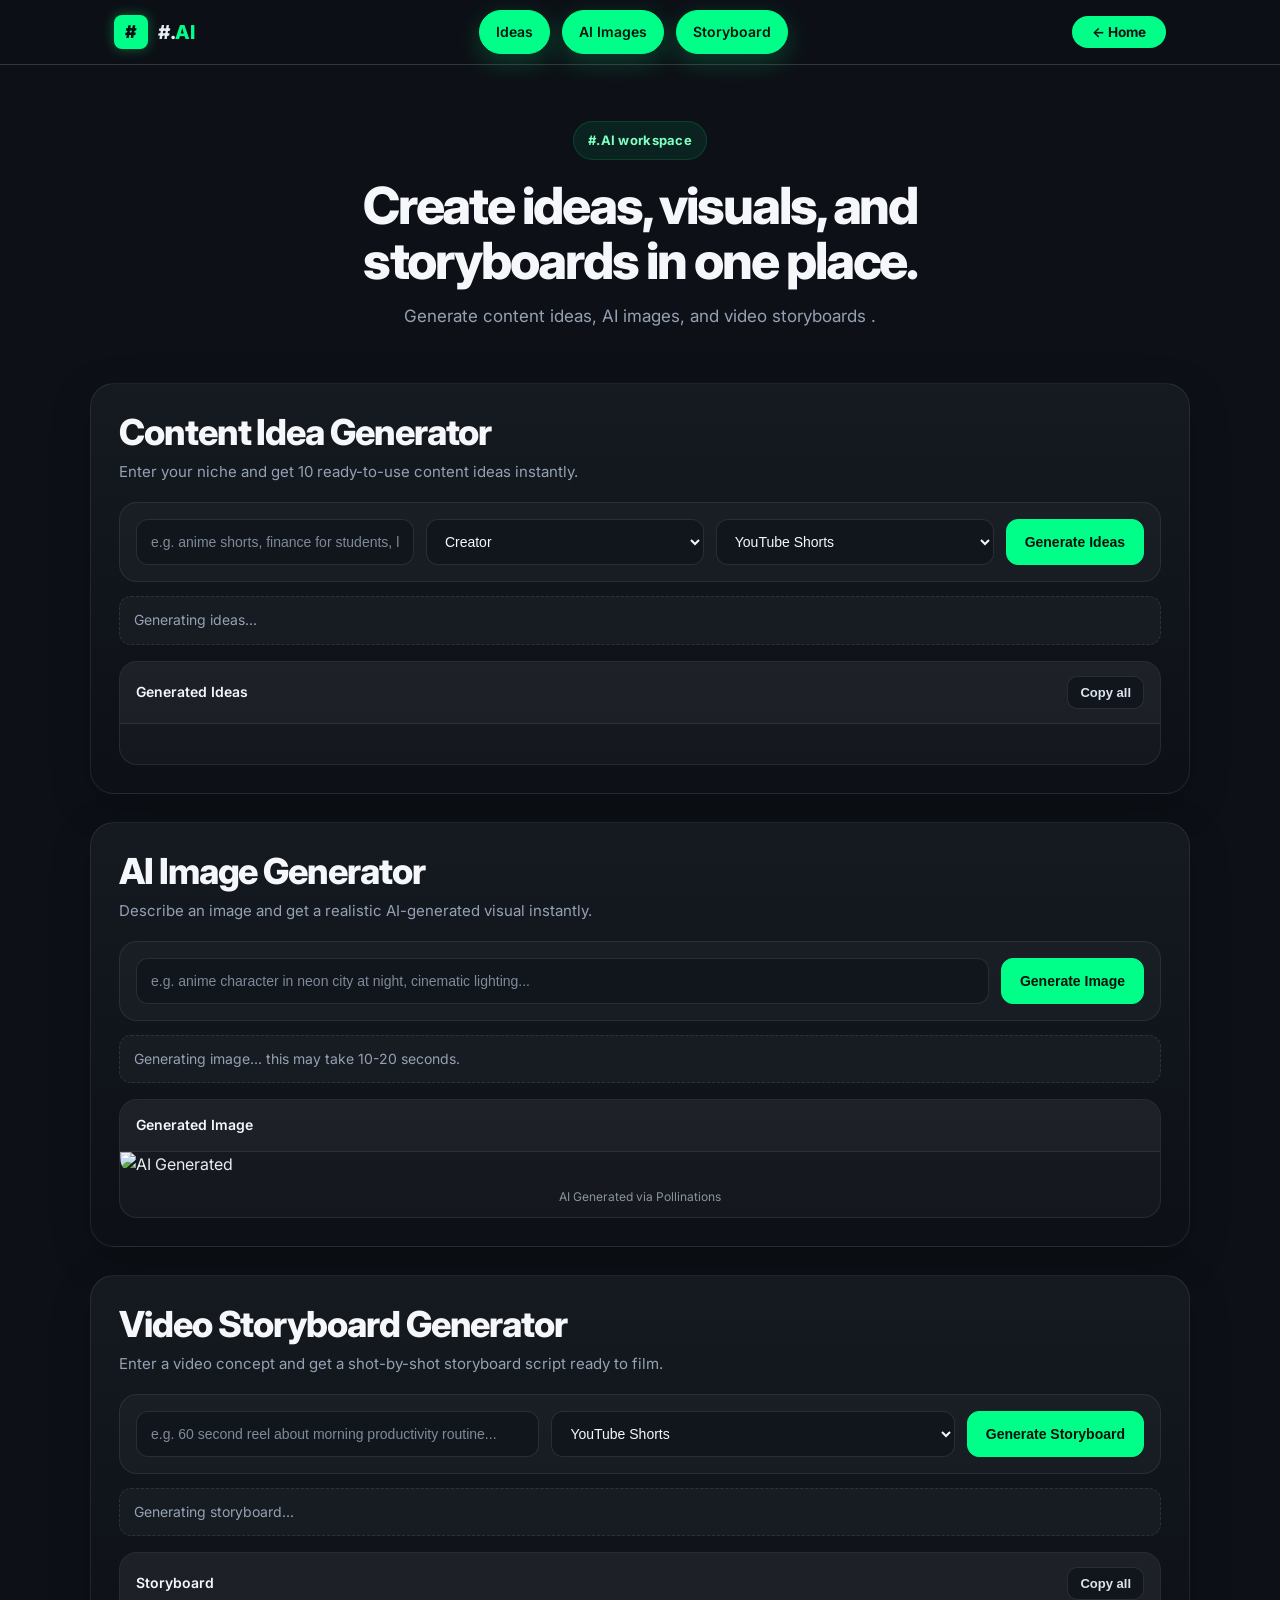
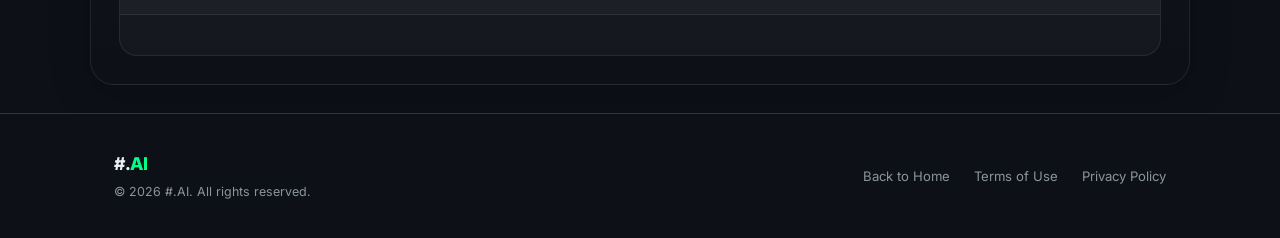
==== commit e8d6b787: "sentence changes" ====
--- a/generator.html
+++ b/generator.html
@@ -42,8 +42,7 @@
     <span class="generator-eyebrow">#.AI workspace</span>
     <h1>Create ideas, visuals, and storyboards in one place.</h1>
     <p>
-      Generate content ideas, AI images, and video storyboards with a cleaner,
-      more focused dark interface.
+      Generate content ideas, AI images, and video storyboards .
     </p>
   </div>
 </section>
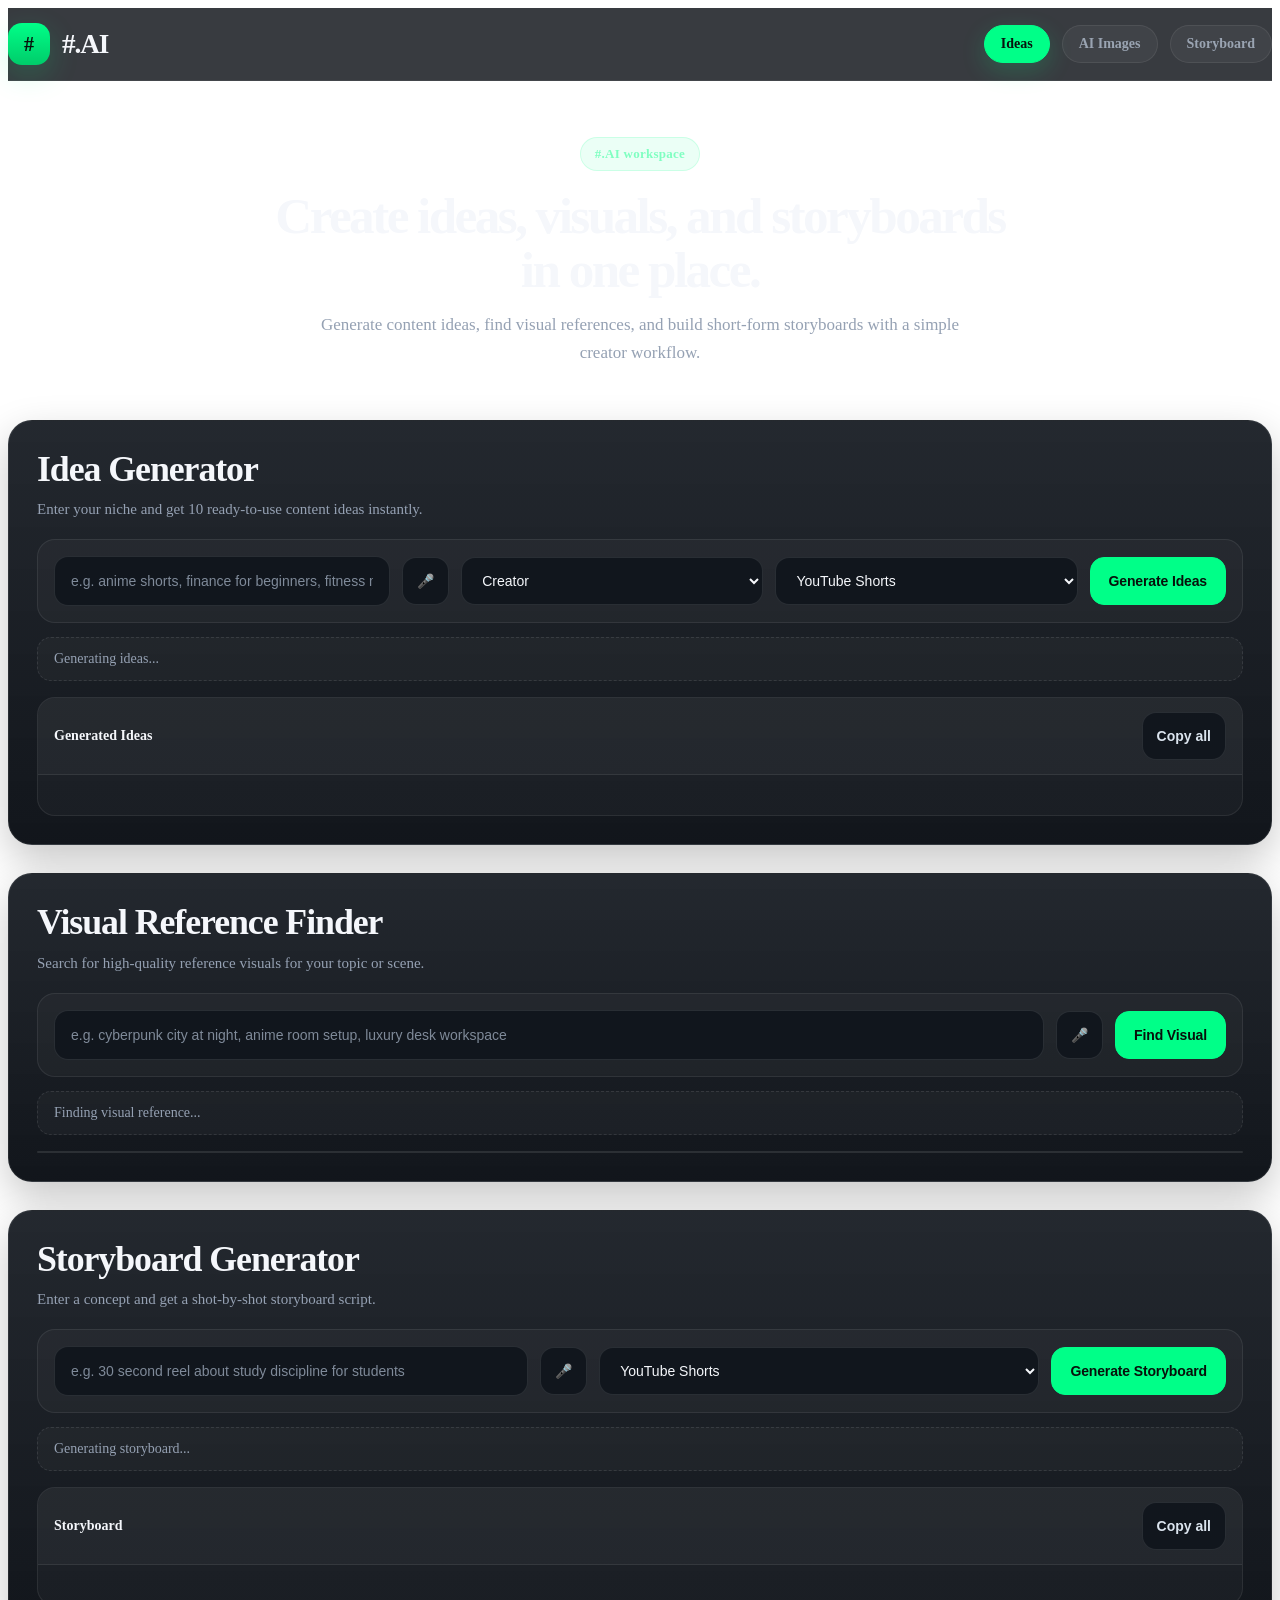
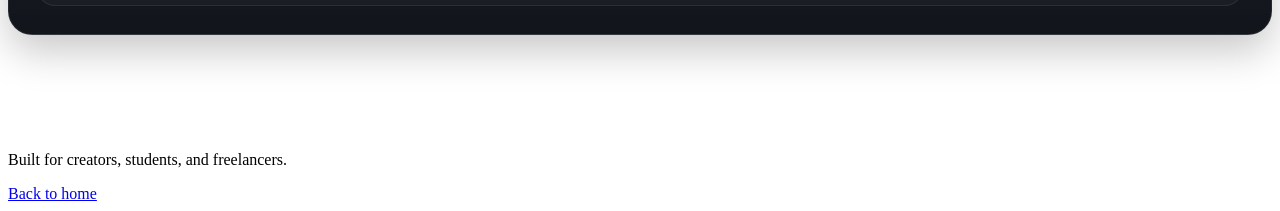
==== commit 2bb2dcd1: "Integrate Groq and Unsplash generator flow with updated UI" ====
--- a/generator.html
+++ b/generator.html
@@ -3,10 +3,10 @@
 <head>
   <meta charset="UTF-8" />
   <meta name="viewport" content="width=device-width, initial-scale=1.0" />
-  <title>CreatorOS</title>
+  <title>CreatorOS — Generator</title>
   <meta
     name="description"
-    content="Generate niche content ideas, AI image concepts, and short video storyboards with CreatorOS."
+    content="Generate content ideas, visual references, and storyboards with CreatorOS."
   />
 
   <link rel="preconnect" href="https://fonts.googleapis.com" />
@@ -16,62 +16,78 @@
     rel="stylesheet"
   />
 
-  <link rel="stylesheet" href="style.css" />
+  <link rel="stylesheet" href="./style.css" />
 </head>
 <body>
 
   <header class="site-header">
-    <div class="container nav">
-      <div class="brand">
-        <div class="brand-icon">#</div>
-        <span class="brand-text">#.<span class="accent">AI</span></span>
-      </div>
+    <div class="container header-inner">
+      <a href="./index.html" class="brand">
+        <span class="brand-mark">#</span>
+        <span class="brand-text">#.AI</span>
+      </a>
+
       <nav class="nav-links">
-         <a href="#ideas" class="active">Ideas</a>
-         <a href="#images" class="active">AI Images</a>
-         <a href="#video" class="active">Storyboard</a>
+        <a href="#ideas" class="active">Ideas</a>
+        <a href="#images">AI Images</a>
+        <a href="#video">Storyboard</a>
       </nav>
-      <div class="nav-actions">
-        <a href="index.html" class="btn-start">← Home</a>
-      </div>
+
     </div>
   </header>
-   
+
   <section class="generator-hero">
-  <div class="container generator-hero-inner">
-    <span class="generator-eyebrow">#.AI workspace</span>
-    <h1>Create ideas, visuals, and storyboards in one place.</h1>
-    <p>
-      Generate content ideas, AI images, and video storyboards .
-    </p>
-  </div>
-</section>
+    <div class="container generator-hero-inner">
+      <span class="generator-eyebrow">#.AI workspace</span>
+      <h1>Create ideas, visuals, and storyboards in one place.</h1>
+      <p>
+        Generate content ideas, find visual references, and build short-form
+        storyboards with a simple creator workflow.
+      </p>
+    </div>
+  </section>
 
   <main class="app-main">
 
     <section id="ideas" class="app-section">
       <div class="container">
         <div class="app-section-head">
-          <h2>Content Idea Generator</h2>
+          <h2>Idea Generator</h2>
           <p>Enter your niche and get 10 ready-to-use content ideas instantly.</p>
         </div>
+
         <div class="generator-box">
-          <input type="text" id="nicheInput" class="app-input" placeholder="e.g. anime shorts, finance for students, local cafe..." />
+          <input
+            id="nicheInput"
+            class="app-input"
+            type="text"
+            placeholder="e.g. anime shorts, finance for beginners, fitness motivation"
+          />
+
+          <button type="button" id="ideaMicBtn" class="copy-btn">🎤</button>
+
           <select id="modeSelect" class="app-select">
-            <option value="creator">Creator</option>
-            <option value="student">Student</option>
-            <option value="freelancer">Freelancer</option>
+            <option value="Creator">Creator</option>
+            <option value="Brand">Brand</option>
+            <option value="Coach">Coach</option>
+            <option value="Freelancer">Freelancer</option>
           </select>
+
           <select id="platformSelect" class="app-select">
             <option value="YouTube Shorts">YouTube Shorts</option>
             <option value="Instagram Reels">Instagram Reels</option>
-            <option value="YouTube">YouTube</option>
+            <option value="TikTok">TikTok</option>
             <option value="LinkedIn">LinkedIn</option>
-            <option value="X (Twitter)">X (Twitter)</option>
+
           </select>
-          <button id="generateIdeas" class="app-btn">Generate Ideas</button>
+
+          <button type="button" id="generateIdeas" class="app-btn">
+            Generate Ideas
+          </button>
         </div>
+
         <div id="ideasLoader" class="loader hidden">Generating ideas...</div>
+
         <div id="ideasOutput" class="output-box hidden">
           <div class="output-head">
             <span>Generated Ideas</span>
@@ -85,44 +101,72 @@
     <section id="images" class="app-section">
       <div class="container">
         <div class="app-section-head">
-          <h2>AI Image Generator</h2>
-          <p>Describe an image and get a realistic AI-generated visual instantly.</p>
+          <h2>Visual Reference Finder</h2>
+          <p>Search for high-quality reference visuals for your topic or scene.</p>
         </div>
+
         <div class="generator-box">
-          <input type="text" id="imagePrompt" class="app-input" placeholder="e.g. anime character in neon city at night, cinematic lighting..." />
-          <button id="generateImage" class="app-btn">Generate Image</button>
+          <input
+            id="imagePrompt"
+            class="app-input"
+            type="text"
+            placeholder="e.g. cyberpunk city at night, anime room setup, luxury desk workspace"
+          />
+
+          <button type="button" id="imageMicBtn" class="copy-btn">🎤</button>
+
+          <button type="button" id="generateImage" class="app-btn">
+            Find Visual
+          </button>
         </div>
-        <div id="imageLoader" class="loader hidden">Generating image... this may take 10-20 seconds.</div>
-        <div id="imageOutput" class="output-box hidden">
-          <div class="output-head"><span>Generated Image</span></div>
-          <img id="generatedImage" src="" alt="AI Generated" style="max-width:100%;border-radius:0 0 20px 20px;" />
-          <p style="font-size:12px;color:var(--muted);text-align:center;padding:10px;">AI Generated via Pollinations</p>
+
+        <div id="imageLoader" class="loader hidden">
+          Finding visual reference...
         </div>
+
+        <div id="imageOutput" class="output-box hidden"></div>
       </div>
     </section>
 
     <section id="video" class="app-section">
       <div class="container">
         <div class="app-section-head">
-          <h2>Video Storyboard Generator</h2>
-          <p>Enter a video concept and get a shot-by-shot storyboard script ready to film.</p>
+          <h2>Storyboard Generator</h2>
+          <p>Enter a concept and get a shot-by-shot storyboard script.</p>
         </div>
+
         <div class="generator-box">
-          <input type="text" id="videoPrompt" class="app-input" placeholder="e.g. 60 second reel about morning productivity routine..." />
+          <input
+            id="videoPrompt"
+            class="app-input"
+            type="text"
+            placeholder="e.g. 30 second reel about study discipline for students"
+          />
+
+          <button type="button" id="storyMicBtn" class="copy-btn">🎤</button>
+
           <select id="videoType" class="app-select">
             <option value="YouTube Shorts">YouTube Shorts</option>
-            <option value="Instagram Reels">Instagram Reels</option>
-            <option value="YouTube">YouTube</option>
+            <option value="Instagram Reel">Instagram Reel</option>
+            <option value="TikTok Video">TikTok Video</option>
+            <option value="Explainer Video">Explainer Video</option>
           </select>
-          <button id="generateStoryboard" class="app-btn">Generate Storyboard</button>
+
+          <button type="button" id="generateStoryboard" class="app-btn">
+            Generate Storyboard
+          </button>
         </div>
-        <div id="videoLoader" class="loader hidden">Generating storyboard...</div>
+
+        <div id="videoLoader" class="loader hidden">
+          Generating storyboard...
+        </div>
+
         <div id="videoOutput" class="output-box hidden">
           <div class="output-head">
             <span>Storyboard</span>
             <button id="copyStoryboard" class="copy-btn">Copy all</button>
           </div>
-          <ol id="storyboardList"></ol>
+          <ol id="storyboardList" class="ideas-list"></ol>
         </div>
       </div>
     </section>
@@ -131,19 +175,11 @@
 
   <footer class="site-footer">
     <div class="container footer-inner">
-      <div class="footer-left">
-        <span class="footer-brand">#.<span class="accent">AI</span></span>
-        <span class="footer-copy">© 2026 #.AI. All rights reserved.</span>
-      </div>
-      <div class="footer-links">
-        <a href="index.html">Back to Home</a>
-        <a href="#">Terms of Use</a>
-        <a href="#">Privacy Policy</a>
-      </div>
+      <p>Built for creators, students, and freelancers.</p>
+      <a href="./index.html">Back to home</a>
     </div>
   </footer>
 
-  <script src="script.js"></script>
-  <script src="app.js"></script>
+  <script src="./app.js"></script>
 </body>
 </html>
--- a/style.css
+++ b/style.css
@@ -1,813 +1,54 @@
-/* ── RESET ── */
-*, *::before, *::after { box-sizing: border-box; margin: 0; padding: 0; }
-
-:root {
-  --bg:        #0d1117;
-  --bg2:       #161b22;
-  --bg3:       #1c2128;
-  --border:    #30363d;
-  --text:      #e6edf3;
-  --muted:     #8b949e;
-  --accent:    #00ff88;
-  --accent2:   #00cc6a;
-  --orange:    #f78166;
-  --font:      'Inter', sans-serif;
-  --radius:    12px;
-  --radius-lg: 20px;
-}
-
-html { scroll-behavior: smooth; }
-
-body {
-  font-family: var(--font);
-  background: var(--bg);
-  color: var(--text);
-  line-height: 1.6;
-  -webkit-font-smoothing: antialiased;
-}
-
-a { text-decoration: none; color: inherit; }
-ul { list-style: none; }
-
-.container {
-  max-width: 1100px;
-  margin: 0 auto;
-  padding: 0 24px;
-}
-
-/* ── HEADER ── */
+/* =========================
+   GENERATOR PAGE FINAL TWEAKS
+   ========================= */
+
 .site-header {
   position: sticky;
   top: 0;
-  z-index: 100;
-  background: rgba(13, 17, 23, 0.9);
-  backdrop-filter: blur(12px);
-  border-bottom: 1px solid var(--border);
-}
-
-.nav {
+  z-index: 50;
+  backdrop-filter: blur(14px);
+  background: rgba(13, 17, 23, 0.82);
+  border-bottom: 1px solid rgba(255, 255, 255, 0.06);
+}
+
+.header-inner {
+  min-height: 72px;
   display: flex;
   align-items: center;
   justify-content: space-between;
-  height: 64px;
-}
-
-.brand {
-  display: flex;
-  align-items: center;
-  gap: 10px;
-}
-
-.brand-icon {
-  width: 34px;
-  height: 34px;
-  background: var(--accent);
-  color: #0d1117;
-  font-size: 1.1rem;
+  gap: 20px;
+}
+
+.brand 
+{
+
+  display: inline-flex;
+  
+  align-items: center;
+  gap: 12px;
+  text-decoration: none;
+}
+
+.brand-mark {
+  width: 42px;
+  height: 42px;
+  display: grid;
+  place-items: center;
+  border-radius: 14px;
+  background: linear-gradient(180deg, #00ff88, #00cc6a);
+  color: #06110a;
   font-weight: 900;
-  border-radius: 8px;
-  display: flex;
-  align-items: center;
-  justify-content: center;
-  box-shadow: 0 0 12px rgba(0, 255, 136, 0.35);
-  flex-shrink: 0;
+  font-size: 1.25rem;
+  box-shadow: 0 10px 30px rgba(0, 255, 136, 0.18);
 }
 
 .brand-text {
-  font-size: 1.2rem;
-  font-weight: 800;
-  color: var(--text);
-  letter-spacing: -0.5px;
-}
-
-.accent { color: var(--accent); }
-
-.nav-links {
-  display: flex;
-  gap: 32px;
-}
-
-.nav-links a {
-  font-size: 0.88rem;
-  color: var(--muted);
-  font-weight: 500;
-  transition: color 0.2s;
-}
-
-.nav-links a:hover { color: var(--text); }
-
-.btn-start {
-  background: var(--accent);
-  color: #0d1117;
-  font-size: 0.85rem;
-  font-weight: 700;
-  padding: 8px 20px;
-  border-radius: 999px;
-  transition: background 0.2s, transform 0.2s;
-  white-space: nowrap;
-}
-
-.btn-start:hover {
-  background: var(--accent2);
-  transform: translateY(-1px);
-}
-
-/* ── BUTTONS ── */
-.btn-primary {
-  display: inline-block;
-  background: var(--accent);
-  color: #0d1117;
-  font-weight: 700;
-  font-size: 0.95rem;
-  padding: 13px 32px;
-  border-radius: 999px;
-  border: none;
-  cursor: pointer;
-  transition: background 0.2s, transform 0.2s;
-  white-space: nowrap;
-}
-
-.btn-primary:hover {
-  background: var(--accent2);
-  transform: translateY(-2px);
-}
-
-.btn-ghost {
-  display: inline-block;
-  background: transparent;
-  color: var(--muted);
-  font-weight: 600;
-  font-size: 0.95rem;
-  padding: 13px 32px;
-  border-radius: 999px;
-  border: 1px solid var(--border);
-  cursor: pointer;
-  transition: border-color 0.2s, color 0.2s, transform 0.2s;
-  white-space: nowrap;
-}
-
-.btn-ghost:hover {
-  border-color: var(--accent);
-  color: var(--accent);
-  transform: translateY(-2px);
-}
-
-.full-width {
-  width: 100%;
-  text-align: center;
-  display: block;
-}
-
-/* ── HERO ── */
-.hero {
-  text-align: center;
-  padding: 110px 0 90px;
-  position: relative;
-  overflow: hidden;
-}
-
-.hero::before {
-  content: '';
-  position: absolute;
-  top: -180px;
-  left: 50%;
-  transform: translateX(-50%);
-  width: 700px;
-  height: 700px;
-  background: radial-gradient(circle, rgba(0,255,136,0.07) 0%, transparent 70%);
-  pointer-events: none;
-  z-index: 0;
-}
-
-.hero-inner {
-  position: relative;
-  z-index: 1;
-  display: flex;
-  flex-direction: column;
-  align-items: center;
-  gap: 28px;
-}
-
-.badge {
-  display: inline-flex;
-  align-items: center;
-  gap: 8px;
-  background: rgba(0,255,136,0.08);
-  border: 1px solid rgba(0,255,136,0.22);
-  color: var(--accent);
-  font-size: 0.8rem;
-  font-weight: 600;
-  padding: 7px 18px;
-  border-radius: 999px;
-  letter-spacing: 0.3px;
-}
-
-.badge-dot {
-  width: 7px;
-  height: 7px;
-  background: var(--accent);
-  border-radius: 50%;
-  flex-shrink: 0;
-  animation: pulse 2s infinite;
-}
-
-@keyframes pulse {
-  0%, 100% { opacity: 1; transform: scale(1); }
-  50%       { opacity: 0.4; transform: scale(0.75); }
-}
-
-.hero-title {
-  font-size: clamp(5rem, 14vw, 9rem);
+  color: #f5f7fb;
+  font-size: 1.7rem;
   font-weight: 900;
-  line-height: 1;
-  letter-spacing: -4px;
-  color: var(--text);
-  margin: 0;
-}
-
-.hero-sub {
-  font-size: 1.05rem;
-  color: var(--muted);
-  max-width: 460px;
-  line-height: 1.75;
-  margin: 0;
-}
-
-.hero-divider {
-  width: 56px;
-  height: 3px;
-  background: var(--orange);
-  border-radius: 999px;
-}
-
-.hero-steps {
-  display: flex;
-  gap: 40px;
-  justify-content: center;
-  flex-wrap: wrap;
-  margin: 4px 0;
-}
-
-.hero-step {
-  display: flex;
-  flex-direction: column;
-  align-items: center;
-  gap: 12px;
-  max-width: 150px;
-}
-
-.step-icon {
-  width: 58px;
-  height: 58px;
-  background: var(--bg3);
-  border: 1px solid var(--border);
-  border-radius: 50%;
-  display: flex;
-  align-items: center;
-  justify-content: center;
-  font-size: 1.5rem;
-  transition: border-color 0.2s, transform 0.2s, box-shadow 0.2s;
-}
-
-.step-icon:hover {
-  border-color: var(--accent);
-  transform: translateY(-4px);
-  box-shadow: 0 0 16px rgba(0,255,136,0.2);
-}
-
-.hero-step p {
-  font-size: 0.8rem;
-  color: var(--muted);
-  text-align: center;
-  line-height: 1.5;
-}
-
-.hero-actions {
-  display: flex;
-  gap: 14px;
-  flex-wrap: wrap;
-  justify-content: center;
-  margin-top: 4px;
-}
-
-/* ── STATS ── */
-.stats-bar {
-  border-top: 1px solid var(--border);
-  border-bottom: 1px solid var(--border);
-  background: var(--bg2);
-  padding: 44px 0;
-}
-
-.stats-grid {
-  display: grid;
-  grid-template-columns: repeat(4, 1fr);
-  gap: 24px;
-  text-align: center;
-}
-
-.stat h3 {
-  font-size: 1.9rem;
-  font-weight: 900;
-  color: var(--accent);
-  letter-spacing: -1px;
-  line-height: 1;
-}
-
-.stat p {
-  font-size: 0.82rem;
-  color: var(--muted);
-  margin-top: 6px;
-}
-
-/* ── SECTIONS ── */
-.section { padding: 90px 0; }
-
-.section-head {
-  text-align: center;
-  margin-bottom: 60px;
-}
-
-.section-label {
-  display: inline-block;
-  font-size: 0.72rem;
-  font-weight: 700;
-  letter-spacing: 2px;
-  text-transform: uppercase;
-  color: var(--accent);
-  margin-bottom: 14px;
-}
-
-.section-head h2 {
-  font-size: clamp(1.7rem, 4vw, 2.5rem);
-  font-weight: 800;
-  letter-spacing: -1px;
-  color: var(--text);
-  margin-bottom: 14px;
-  line-height: 1.2;
-}
-
-.section-head p {
-  color: var(--muted);
-  font-size: 0.98rem;
-  max-width: 500px;
-  margin: 0 auto;
-  line-height: 1.7;
-}
-
-/* ── FEATURES ── */
-.feature-grid {
-  display: grid;
-  grid-template-columns: repeat(2, 1fr);
-  gap: 20px;
-}
-
-.feature-card {
-  background: var(--bg2);
-  border: 1px solid var(--border);
-  border-radius: var(--radius-lg);
-  padding: 36px;
-  transition: border-color 0.25s, transform 0.25s, box-shadow 0.25s;
-}
-
-.feature-card:hover {
-  border-color: var(--accent);
-  transform: translateY(-5px);
-  box-shadow: 0 8px 32px rgba(0,255,136,0.08);
-}
-
-.feature-icon {
-  font-size: 2rem;
-  margin-bottom: 18px;
-  display: block;
-}
-
-.feature-card h3 {
-  font-size: 1.05rem;
-  font-weight: 700;
-  color: var(--text);
-  margin-bottom: 10px;
-}
-
-.feature-card p {
-  font-size: 0.88rem;
-  color: var(--muted);
-  line-height: 1.65;
-}
-
-/* ── WORKFLOW ── */
-.workflow-grid {
-  display: grid;
-  grid-template-columns: repeat(4, 1fr);
-  gap: 20px;
-}
-
-.step-card {
-  background: var(--bg2);
-  border: 1px solid var(--border);
-  border-radius: var(--radius-lg);
-  padding: 32px 24px;
-  transition: border-color 0.25s, transform 0.25s, box-shadow 0.25s;
-}
-
-.step-card:hover {
-  border-color: var(--accent);
-  transform: translateY(-5px);
-  box-shadow: 0 8px 32px rgba(0,255,136,0.08);
-}
-
-.step-num {
-  display: block;
-  font-size: 2.2rem;
-  font-weight: 900;
-  color: var(--accent);
-  opacity: 0.35;
-  margin-bottom: 14px;
-  letter-spacing: -1px;
-  line-height: 1;
-}
-
-.step-card h3 {
-  font-size: 0.95rem;
-  font-weight: 700;
-  color: var(--text);
-  margin-bottom: 8px;
-}
-
-.step-card p {
-  font-size: 0.84rem;
-  color: var(--muted);
-  line-height: 1.6;
-}
-
-/* ── AUDIENCE ── */
-.audience-grid {
-  display: grid;
-  grid-template-columns: repeat(3, 1fr);
-  gap: 20px;
-  align-items: start;
-}
-
-.audience-card {
-  background: var(--bg2);
-  border: 1px solid var(--border);
-  border-radius: var(--radius-lg);
-  padding: 36px;
-  transition: border-color 0.25s, transform 0.25s, box-shadow 0.25s;
-}
-
-.audience-card:hover {
-  border-color: var(--accent);
-  transform: translateY(-5px);
-  box-shadow: 0 8px 32px rgba(0,255,136,0.08);
-}
-
-.featured-audience {
-  border-color: rgba(0,255,136,0.4);
-  background: rgba(0,255,136,0.03);
-}
-
-.audience-icon {
-  font-size: 2.2rem;
-  margin-bottom: 18px;
-  display: block;
-}
-
-.audience-card h3 {
-  font-size: 1.1rem;
-  font-weight: 800;
-  color: var(--text);
-  margin-bottom: 10px;
-}
-
-.audience-card > p {
-  font-size: 0.87rem;
-  color: var(--muted);
-  margin-bottom: 20px;
-  line-height: 1.65;
-}
-
-.audience-card ul {
-  display: flex;
-  flex-direction: column;
-  gap: 10px;
-}
-
-.audience-card li {
-  font-size: 0.84rem;
-  color: var(--muted);
-  padding-left: 18px;
-  position: relative;
-  line-height: 1.5;
-}
-
-.audience-card li::before {
-  content: '→';
-  position: absolute;
-  left: 0;
-  color: var(--accent);
-  font-size: 0.8rem;
-}
-
-/* ── PRICING ── */
-.pricing-grid {
-  display: grid;
-  grid-template-columns: repeat(3, 1fr);
-  gap: 20px;
-  align-items: start;
-}
-
-.pricing-card {
-  background: var(--bg2);
-    border: 1px solid var(--border);
-  border-radius: var(--radius-lg);
-  padding: 36px;
-  position: relative;
-  transition: border-color 0.25s, transform 0.25s;
-}
-
-.pricing-card:hover {
-  border-color: var(--accent);
-  transform: translateY(-5px);
-  box-shadow: 0 8px 32px rgba(0,255,136,0.08);
-}
-
-.pricing-featured {
-  border-color: rgba(0,255,136,0.4);
-  background: rgba(0,255,136,0.03);
-}
-
-.popular-badge {
-  display: inline-block;
-  background: var(--accent);
-  color: #0d1117;
-  font-size: 0.7rem;
-  font-weight: 800;
-  padding: 4px 12px;
-  border-radius: 999px;
-  letter-spacing: 0.8px;
-  margin-bottom: 18px;
-  text-transform: uppercase;
-}
-
-.pricing-card h3 {
-  font-size: 1.1rem;
-  font-weight: 800;
-  color: var(--text);
-  margin-bottom: 6px;
-}
-
-.pricing-tagline {
-  font-size: 0.84rem;
-  color: var(--muted);
-  margin-bottom: 22px;
-  line-height: 1.5;
-}
-
-.price {
-  font-size: 2.2rem;
-  font-weight: 900;
-  color: var(--text);
-  letter-spacing: -1px;
-  margin-bottom: 22px;
-  line-height: 1;
-}
-
-.price span {
-  font-size: 0.88rem;
-  font-weight: 400;
-  color: var(--muted);
-  letter-spacing: 0;
-}
-
-.pricing-card ul {
-  display: flex;
-  flex-direction: column;
-  gap: 12px;
-  margin-bottom: 32px;
-}
-
-.pricing-card li {
-  font-size: 0.86rem;
-  color: var(--muted);
-  padding-left: 20px;
-  position: relative;
-  line-height: 1.5;
-}
-
-.pricing-card li::before {
-  content: '✓';
-  position: absolute;
-  left: 0;
-  color: var(--accent);
-  font-weight: 700;
-  font-size: 0.82rem;
-}
-
-/* ── CTA BANNER ── */
-.cta-banner {
-  background: var(--bg2);
-  border-top: 1px solid var(--border);
-  border-bottom: 1px solid var(--border);
-  padding: 90px 0;
-  text-align: center;
-  position: relative;
-  overflow: hidden;
-}
-
-.cta-banner::before {
-  content: '';
-  position: absolute;
-  top: 50%;
-  left: 50%;
-  transform: translate(-50%, -50%);
-  width: 600px;
-  height: 300px;
-  background: radial-gradient(ellipse, rgba(0,255,136,0.07) 0%, transparent 70%);
-  pointer-events: none;
-}
-
-.cta-inner {
-  position: relative;
-  z-index: 1;
-  display: flex;
-  flex-direction: column;
-  align-items: center;
-  gap: 16px;
-}
-
-.cta-inner h2 {
-  font-size: clamp(1.6rem, 4vw, 2.4rem);
-  font-weight: 800;
-  letter-spacing: -1px;
-  color: var(--text);
-  line-height: 1.2;
-  max-width: 560px;
-}
-
-.cta-inner p {
-  font-size: 0.98rem;
-  color: var(--muted);
-  margin-bottom: 8px;
-}
-
-/* ── FAQ ── */
-.faq-grid {
-  display: grid;
-  grid-template-columns: repeat(2, 1fr);
-  gap: 20px;
-}
-
-.faq-item {
-  background: var(--bg2);
-  border: 1px solid var(--border);
-  border-radius: var(--radius-lg);
-  padding: 32px;
-  transition: border-color 0.25s, transform 0.25s;
-}
-
-.faq-item:hover {
-  border-color: var(--accent);
-  transform: translateY(-3px);
-}
-
-.faq-item h3 {
-  font-size: 0.95rem;
-  font-weight: 700;
-  color: var(--text);
-  margin-bottom: 10px;
-}
-
-.faq-item p {
-  font-size: 0.86rem;
-  color: var(--muted);
-  line-height: 1.65;
-}
-
-/* ── FOOTER ── */
-.site-footer {
-  border-top: 1px solid var(--border);
-  padding: 36px 0;
-  background: var(--bg);
-}
-
-.footer-inner {
-  display: flex;
-  align-items: center;
-  justify-content: space-between;
-  flex-wrap: wrap;
-  gap: 16px;
-}
-
-.footer-left {
-  display: flex;
-  flex-direction: column;
-  gap: 4px;
-}
-
-.footer-brand {
-  font-size: 1.1rem;
-  font-weight: 800;
-  color: var(--text);
-  letter-spacing: -0.5px;
-}
-
-.footer-copy {
-  font-size: 0.78rem;
-  color: var(--muted);
-}
-
-.footer-links {
-  display: flex;
-  gap: 24px;
-}
-
-.footer-links a {
-  font-size: 0.82rem;
-  color: var(--muted);
-  transition: color 0.2s;
-}
-
-.footer-links a:hover { color: var(--accent); }
-
-/* ── RESPONSIVE ── */
-@media (max-width: 900px) {
-  .nav-links { display: none; }
-
-  .stats-grid {
-    grid-template-columns: repeat(2, 1fr);
-    gap: 28px;
-  }
-
-  .feature-grid {
-    grid-template-columns: 1fr;
-  }
-
-  .workflow-grid {
-    grid-template-columns: repeat(2, 1fr);
-  }
-
-  .audience-grid {
-    grid-template-columns: 1fr;
-  }
-
-  .pricing-grid {
-    grid-template-columns: 1fr;
-    max-width: 440px;
-    margin: 0 auto;
-  }
-
-  .faq-grid {
-    grid-template-columns: 1fr;
-  }
-
-  .footer-inner {
-    flex-direction: column;
-    text-align: center;
-    align-items: center;
-  }
-}
-
-@media (max-width: 600px) {
-  .hero { padding: 80px 0 60px; }
-
-  .hero-title {
-    font-size: clamp(3.5rem, 18vw, 6rem);
-    letter-spacing: -3px;
-  }
-
-  .hero-steps {
-    gap: 24px;
-  }
-
-  .hero-actions {
-    flex-direction: column;
-    align-items: center;
-    width: 100%;
-  }
-
-  .btn-primary,
-  .btn-ghost {
-    width: 100%;
-    text-align: center;
-  }
-
-  .stats-grid {
-    grid-template-columns: repeat(2, 1fr);
-  }
-
-  .workflow-grid {
-    grid-template-columns: 1fr;
-  }
-
-  .section { padding: 60px 0; }
-
-  .footer-links {
-    flex-direction: column;
-    align-items: center;
-    gap: 12px;
-  }
-}
-/* ===== Generator page top nav refinement ===== */
+  letter-spacing: -0.04em;
+}
+
 .nav-links {
   display: flex;
   align-items: center;
@@ -841,10 +82,10 @@
   color: #08130d;
   background: #00ff88;
   border-color: #00ff88;
-  box-shadow: 0 8px 24px rgba(0, 255, 136, 0.2);
-}
-
-/* ===== Generator hero block ===== */
+  box-shadow: 0 8px 24px rgba(0, 255, 136, 0.18);
+}
+
+
 .generator-hero {
   padding: 56px 0 28px;
 }
@@ -872,24 +113,24 @@
 
 .generator-hero h1 {
   margin: 0 0 14px;
-  font-size: clamp(2rem, 4vw, 3.4rem);
-  line-height: 1.08;
-  letter-spacing: -0.04em;
-  color: #f5f7fb;
-  font-weight: 800;
+  font-size: clamp(2rem, 4vw, 3.5rem);
+  line-height: 1.05;
+  letter-spacing: -0.05em;
+  color: #f5f7fb;
+  font-weight: 900;
 }
 
 .generator-hero p {
   margin: 0 auto;
-  max-width: 640px;
+  max-width: 650px;
   font-size: 17px;
   line-height: 1.7;
   color: #95a1b3;
 }
 
-/* ===== Generator sections as separate cards ===== */
+
 .app-main {
-  padding-top: 24px;
+  padding: 24px 0 72px;
 }
 
 .app-section {
@@ -899,11 +140,11 @@
 }
 
 .app-section > .container {
-  background: linear-gradient(180deg, rgba(22, 27, 34, 0.92), rgba(13, 17, 23, 0.98));
+  background: linear-gradient(180deg, rgba(22, 27, 34, 0.94), rgba(13, 17, 23, 0.98));
   border: 1px solid rgba(255, 255, 255, 0.08);
   border-radius: 24px;
   padding: 28px;
-  box-shadow: 0 12px 40px rgba(0, 0, 0, 0.22);
+  box-shadow: 0 16px 40px rgba(0, 0, 0, 0.22);
 }
 
 .app-section-head {
@@ -926,10 +167,11 @@
   line-height: 1.6;
 }
 
-/* ===== Generator form box polish ===== */
+
 .generator-box {
   display: flex;
   flex-wrap: wrap;
+  align-items: center;
   gap: 12px;
   padding: 16px;
   background: rgba(255, 255, 255, 0.03);
@@ -941,15 +183,16 @@
 .app-select {
   flex: 1 1 220px;
   min-width: 200px;
-  height: 46px;
+  height: 48px;
   border: 1px solid rgba(255, 255, 255, 0.1);
-  border-radius: 12px;
+  border-radius: 14px;
   background: #11161d;
   color: #f5f7fb;
-  padding: 0 14px;
+  padding: 0 16px;
   font-size: 14px;
   font-weight: 500;
   outline: none;
+  box-shadow: none;
   transition: border-color 0.2s ease, box-shadow 0.2s ease, background 0.2s ease;
 }
 
@@ -965,14 +208,15 @@
 }
 
 .app-btn {
-  height: 46px;
+  height: 48px;
   padding: 0 18px;
   border: 1px solid #00ff88;
-  border-radius: 12px;
+  border-radius: 14px;
   background: #00ff88;
   color: #07110b;
   font-size: 14px;
-  font-weight: 700;
+  font-weight: 800;
+  letter-spacing: -0.01em;
   cursor: pointer;
   transition: transform 0.15s ease, box-shadow 0.2s ease, background 0.2s ease;
 }
@@ -986,7 +230,44 @@
   transform: translateY(1px);
 }
 
-/* ===== Output area refinement ===== */
+.app-btn:disabled {
+  opacity: 0.65;
+  cursor: not-allowed;
+  box-shadow: none;
+}
+
+.copy-btn {
+  height: 48px;
+  padding: 0 14px;
+  border: 1px solid rgba(255, 255, 255, 0.1);
+  border-radius: 14px;
+  background: #11161d;
+  color: #dbe4ee;
+  font-size: 14px;
+  font-weight: 700;
+  cursor: pointer;
+  transition: background 0.2s ease, border-color 0.2s ease, transform 0.15s ease;
+}
+
+.copy-btn:hover {
+  background: #1a212b;
+  border-color: rgba(0, 255, 136, 0.2);
+}
+
+.copy-btn:active {
+  transform: translateY(1px);
+}
+
+.loader {
+  margin-top: 14px;
+  padding: 13px 16px;
+  font-size: 14px;
+  color: #95a1b3;
+  background: rgba(255, 255, 255, 0.03);
+  border: 1px dashed rgba(255, 255, 255, 0.1);
+  border-radius: 14px;
+}
+
 .output-box {
   margin-top: 16px;
   background: rgba(255, 255, 255, 0.03);
@@ -1003,69 +284,64 @@
   padding: 14px 16px;
   background: rgba(255, 255, 255, 0.03);
   border-bottom: 1px solid rgba(255, 255, 255, 0.08);
-  font-size: 14px;
-  font-weight: 600;
-  color: #f5f7fb;
-}
-
-.copy-btn {
-  border: 1px solid rgba(255, 255, 255, 0.1);
-  background: #11161d;
-  color: #dbe4ee;
-  border-radius: 10px;
-  padding: 8px 12px;
-  font-size: 13px;
-  font-weight: 600;
-  cursor: pointer;
-  transition: background 0.2s ease, border-color 0.2s ease;
-}
-
-.copy-btn:hover {
-  background: #1a212b;
-  border-color: rgba(0, 255, 136, 0.2);
-}
-
-.loader {
-  margin-top: 14px;
-  padding: 12px 14px;
-  font-size: 14px;
-  color: #95a1b3;
-  background: rgba(255, 255, 255, 0.03);
-  border: 1px dashed rgba(255, 255, 255, 0.1);
-  border-radius: 12px;
-}
-
-.ideas-list,
-#storyboardList {
+  
+  color: #f5f7fb;
+
+  font-size: 14px;
+  font-weight: 700;
+}
+
+.ideas-list {
   margin: 0;
   padding: 18px 22px 22px 38px;
   color: #f5f7fb;
 }
 
-.ideas-list li,
-#storyboardList li {
+.ideas-list li {
   margin-bottom: 10px;
-  line-height: 1.7;
+  line-height: 1.75;
   color: #dbe4ee;
 }
 
-/* ===== Image output spacing ===== */
+
 #imageOutput img {
   display: block;
   width: 100%;
   max-width: 100%;
-  border-radius: 0 0 18px 18px;
+
   object-fit: cover;
-}
-
-/* ===== Mobile ===== */
+  border-radius: 0;
+}
+
+/* status message injected by JS */
+#statusMsg {
+  width: min(1100px, calc(100% - 32px));
+}
+
+/* mobile */
+@media (max-width: 900px) {
+  .header-inner {
+    flex-direction: column;
+    justify-content: center;
+    padding: 14px 0;
+  }
+
+  .nav-links {
+    gap: 8px;
+  }
+}
+
 @media (max-width: 768px) {
   .generator-hero {
     padding: 40px 0 20px;
   }
 
   .generator-hero h1 {
-    font-size: 2rem;
+    font-size: 2.05rem;
+  }
+
+  .generator-hero p {
+    font-size: 15px;
   }
 
   .app-section > .container {
@@ -1075,20 +351,24 @@
 
   .generator-box {
     flex-direction: column;
+    align-items: stretch;
   }
 
   .app-input,
   .app-select,
-  .app-btn {
+  .app-btn,
+  .copy-btn {
     width: 100%;
   }
 
-  .nav-links {
-    gap: 8px;
-  }
 
   .nav-links a {
     padding: 9px 14px;
     font-size: 13px;
   }
+
+  .output-head {
+    flex-direction: column;
+    align-items: flex-start;
+  }
 }
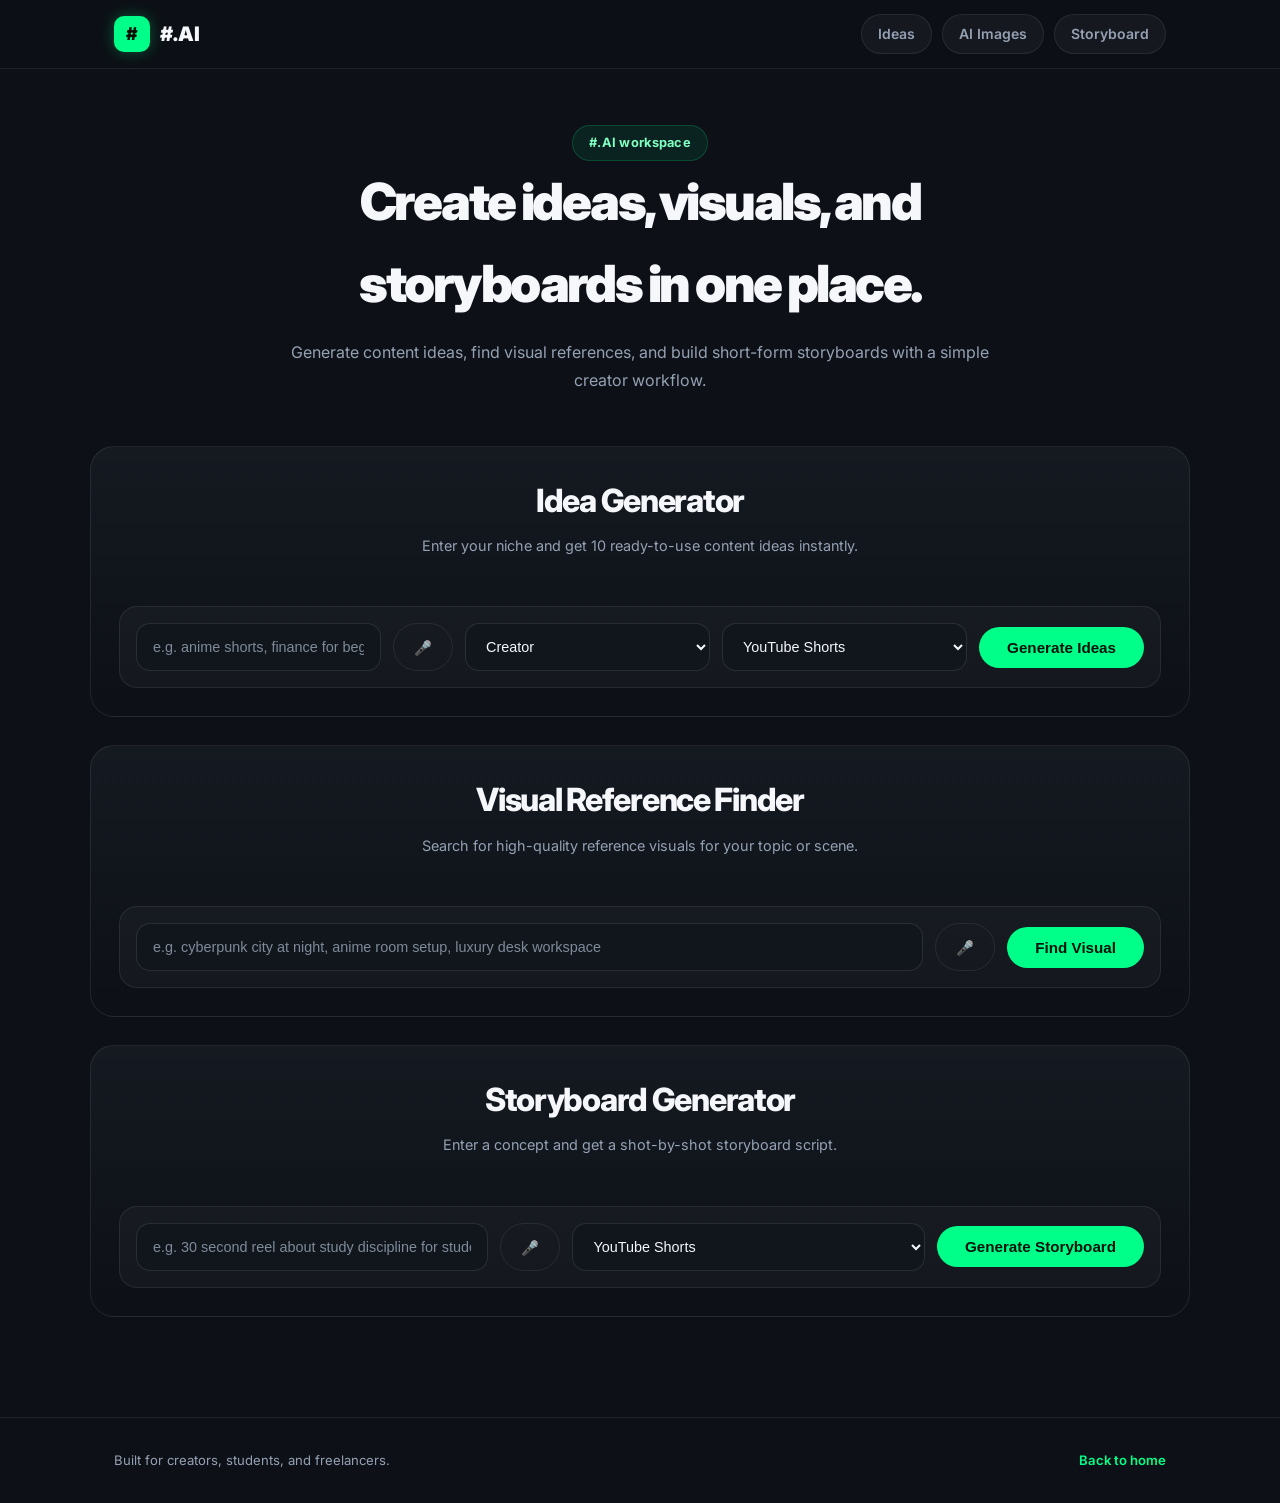
==== commit 889621c7: "Update generator.html" ====
--- a/generator.html
+++ b/generator.html
@@ -68,8 +68,7 @@
 
           <select id="modeSelect" class="app-select">
             <option value="Creator">Creator</option>
-            <option value="Brand">Brand</option>
-            <option value="Coach">Coach</option>
+            <option value="Brand">student</option>
             <option value="Freelancer">Freelancer</option>
           </select>
 
--- a/style.css
+++ b/style.css
@@ -1,21 +1,56 @@
-/* =========================
-   GENERATOR PAGE FINAL TWEAKS
-   ========================= */
-
+/* ── RESET ── */
+*, *::before, *::after { box-sizing: border-box; margin: 0; padding: 0; }
+
+:root {
+  --bg: #0d1117;
+  --bg2: #161b22;
+  --bg3: #1c2128;
+  --border: rgba(255,255,255,0.08);
+  --text: #f5f7fb;
+  --muted: #95a1b3;
+  --accent: #00ff88;
+  --accent2: #00cc6a;
+
+  --font: 'Inter', sans-serif;
+  --radius: 14px;
+  --radius-lg: 24px;
+}
+
+html { scroll-behavior: smooth; }
+
+body {
+  font-family: var(--font);
+  background: var(--bg);
+  color: var(--text);
+  line-height: 1.6;
+  -webkit-font-smoothing: antialiased;
+}
+
+a { text-decoration: none; color: inherit; }
+ul { list-style: none; }
+
+.container {
+  max-width: 1100px;
+  margin: 0 auto;
+  padding: 0 24px;
+}
+
+/* ── HEADER ── */
 .site-header {
   position: sticky;
   top: 0;
-  z-index: 50;
+  z-index: 100;
+  background: rgba(13,17,23,0.88);
   backdrop-filter: blur(14px);
-  background: rgba(13, 17, 23, 0.82);
-  border-bottom: 1px solid rgba(255, 255, 255, 0.06);
-}
-
-.header-inner {
-  min-height: 72px;
+  border-bottom: 1px solid var(--border);
+}
+
+.header-inner 
+{
   display: flex;
   align-items: center;
   justify-content: space-between;
+  height: 68px;
   gap: 20px;
 }
 
@@ -23,352 +58,530 @@
 {
 
   display: inline-flex;
-  
-  align-items: center;
-  gap: 12px;
-  text-decoration: none;
+
+  align-items: center;
+  gap: 10px;
 }
 
 .brand-mark {
-  width: 42px;
-  height: 42px;
+  width: 36px;
+  height: 36px;
+  background: var(--accent);
+  color: #06110a;
+  font-weight: 900;
+  font-size: 1.1rem;
+  border-radius: 10px;
   display: grid;
   place-items: center;
-  border-radius: 14px;
-  background: linear-gradient(180deg, #00ff88, #00cc6a);
+  box-shadow: 0 0 14px rgba(0,255,136,0.3);
+}
+
+.brand-text {
+  font-size: 1.25rem;
+  font-weight: 900;
+  color: var(--text);
+  letter-spacing: -0.04em;
+}
+
+.nav-links {
+  display: flex;
+  align-items: center;
+  gap: 10px;
+}
+
+.nav-links a {
+  padding: 8px 16px;
+  border-radius: 999px;
+  background: rgba(255,255,255,0.04);
+  border: 1px solid var(--border);
+  color: var(--muted);
+  font-size: 0.875rem;
+  font-weight: 600;
+  transition: all 0.2s;
+}
+
+.nav-links a:hover {
+  color: var(--text);
+  background: rgba(0,255,136,0.08);
+  border-color: rgba(0,255,136,0.2);
+}
+
+/* ── BUTTONS ── */
+.app-btn {
+  display: inline-block;
+  background: var(--accent);
+  color: #07110b;
+  font-weight: 800;
+  font-size: 0.95rem;
+  padding: 12px 28px;
+  border-radius: 999px;
+  border: none;
+  cursor: pointer;
+  transition: background 0.2s, transform 0.15s;
+  white-space: nowrap;
+}
+
+.app-btn:hover {
+  background: var(--accent2);
+  transform: translateY(-2px);
+}
+
+.copy-btn {
+  display: inline-block;
+  height: 48px;
+  padding: 0 20px;
+  border: 1px solid var(--border);
+  border-radius: 999px;
+  background: transparent;
+  color: var(--muted);
+  font-size: 0.9rem;
+  font-weight: 700;
+  cursor: pointer;
+  transition: all 0.2s;
+  white-space: nowrap;
+  line-height: 48px;
+}
+
+.copy-btn:hover {
+  border-color: rgba(0,255,136,0.3);
+  color: var(--text);
+}
+
+.hero-secondary {
+  color: var(--muted);
+}
+
+/* ── HERO ── */
+.hero-section {
+  padding: 80px 0 60px;
+}
+
+.hero-grid {
+  display: grid;
+  grid-template-columns: 1fr 1fr;
+  gap: 48px;
+  align-items: center;
+}
+
+.hero-copy {
+  display: flex;
+  flex-direction: column;
+  gap: 20px;
+}
+
+.generator-eyebrow {
+  display: inline-flex;
+  align-items: center;
+  padding: 7px 16px;
+  border-radius: 999px;
+  background: rgba(0,255,136,0.08);
+  border: 1px solid rgba(0,255,136,0.18);
+  color: #7fffc1;
+  font-size: 0.8rem;
+  font-weight: 700;
+  letter-spacing: 0.02em;
+  width: fit-content;
+}
+
+.hero-copy h1 {
+  font-size: clamp(2rem, 4vw, 3rem);
+  font-weight: 900;
+  line-height: 1.1;
+  letter-spacing: -0.04em;
+  color: var(--text);
+}
+
+.hero-copy > p {
+  font-size: 1rem;
+  color: var(--muted);
+  line-height: 1.7;
+  max-width: 480px;
+}
+
+.hero-actions {
+  display: flex;
+  gap: 12px;
+  flex-wrap: wrap;
+  align-items: center;
+}
+
+.hero-stats {
+  display: grid;
+  grid-template-columns: repeat(3, 1fr);
+  gap: 12px;
+  margin-top: 8px;
+}
+
+.stat-card {
+  background: var(--bg2);
+  border: 1px solid var(--border);
+  border-radius: var(--radius);
+  padding: 16px;
+}
+
+.stat-card h3 {
+  font-size: 1rem;
+  font-weight: 800;
+  color: var(--accent);
+  margin-bottom: 4px;
+}
+
+.stat-card p {
+  font-size: 0.8rem;
+  color: var(--muted);
+  line-height: 1.5;
+}
+
+/* ── HERO PANEL ── */
+.hero-panel {
+  display: flex;
+  justify-content: flex-end;
+}
+
+.hero-panel-card {
+  background: linear-gradient(180deg, rgba(22,27,34,0.95), rgba(13,17,23,0.98));
+  border: 1px solid var(--border);
+  border-radius: var(--radius-lg);
+  padding: 28px;
+  width: 100%;
+  max-width: 420px;
+  box-shadow: 0 20px 60px rgba(0,0,0,0.3);
+}
+
+.hero-panel-top {
+  display: flex;
+  align-items: center;
+  justify-content: space-between;
+  margin-bottom: 24px;
+}
+
+.panel-badge {
+  background: var(--accent);
   color: #06110a;
   font-weight: 900;
-  font-size: 1.25rem;
-  box-shadow: 0 10px 30px rgba(0, 255, 136, 0.18);
-}
-
-.brand-text {
-  color: #f5f7fb;
-  font-size: 1.7rem;
+  font-size: 0.8rem;
+  padding: 4px 12px;
+  border-radius: 999px;
+}
+
+.panel-status {
+  font-size: 0.78rem;
+  color: var(--muted);
+}
+
+.hero-flow {
+  display: flex;
+  flex-direction: column;
+  gap: 20px;
+  margin-bottom: 24px;
+}
+
+.flow-step {
+  display: flex;
+  gap: 14px;
+  align-items: flex-start;
+}
+
+.flow-number {
+  font-size: 1.4rem;
   font-weight: 900;
+  color: var(--accent);
+  opacity: 0.3;
+  min-width: 32px;
+  line-height: 1;
+  margin-top: 2px;
+}
+
+.flow-step h4 {
+  font-size: 0.9rem;
+  font-weight: 700;
+  color: var(--text);
+  margin-bottom: 4px;
+}
+
+.flow-step p {
+  font-size: 0.82rem;
+  color: var(--muted);
+  line-height: 1.5;
+}
+
+.hero-inline-link {
+  display: inline-block;
+  font-size: 0.85rem;
+  font-weight: 700;
+  color: var(--accent);
+  border-top: 1px solid var(--border);
+  padding-top: 16px;
+  width: 100%;
+  transition: opacity 0.2s;
+}
+
+.hero-inline-link:hover { opacity: 0.75; }
+
+/* ── LANDING SECTIONS ── */
+.landing-section {
+  padding: 80px 0;
+  border-top: 1px solid var(--border);
+}
+
+.alt-section {
+  background: var(--bg2);
+}
+
+.app-section-head {
+  text-align: center;
+  margin-bottom: 48px;
+}
+
+.app-section-head h2 {
+  font-size: clamp(1.6rem, 3.5vw, 2.4rem);
+  font-weight: 800;
   letter-spacing: -0.04em;
-}
-
-.nav-links {
-  display: flex;
-  align-items: center;
+  color: var(--text);
+  margin-bottom: 12px;
+}
+
+.app-section-head p {
+  font-size: 0.97rem;
+  color: var(--muted);
+  max-width: 520px;
+  margin: 0 auto;
+  line-height: 1.7;
+}
+
+/* ── FEATURES ── */
+.feature-grid {
+  display: grid;
+  grid-template-columns: repeat(3, 1fr);
+  gap: 20px;
+}
+
+.feature-card {
+  background: var(--bg2);
+  border: 1px solid var(--border);
+  border-radius: var(--radius-lg);
+  padding: 32px;
+  transition: border-color 0.25s, transform 0.25s, box-shadow 0.25s;
+}
+
+.feature-card:hover {
+  border-color: rgba(0,255,136,0.3);
+  transform: translateY(-4px);
+  box-shadow: 0 8px 32px rgba(0,255,136,0.07);
+}
+
+.feature-icon {
+  font-size: 1.8rem;
+  margin-bottom: 16px;
+  display: block;
+}
+
+.feature-card h3 {
+  font-size: 1rem;
+  font-weight: 700;
+  color: var(--text);
+  margin-bottom: 8px;
+}
+
+.feature-card p {
+  font-size: 0.875rem;
+  color: var(--muted);
+  line-height: 1.65;
+}
+
+/* ── STEPS ── */
+.steps-grid {
+  display: grid;
+  grid-template-columns: repeat(3, 1fr);
+  gap: 20px;
+}
+
+.step-card {
+  background: var(--bg3);
+  border: 1px solid var(--border);
+  border-radius: var(--radius-lg);
+  padding: 32px 24px;
+  transition: border-color 0.25s, transform 0.25s;
+}
+
+.step-card:hover {
+  border-color: rgba(0,255,136,0.3);
+  transform: translateY(-4px);
+}
+
+.step-tag {
+  display: inline-block;
+  font-size: 0.72rem;
+  font-weight: 700;
+  letter-spacing: 1.5px;
+  text-transform: uppercase;
+  color: var(--accent);
+  margin-bottom: 14px;
+}
+
+.step-card h3 {
+  font-size: 0.95rem;
+  font-weight: 700;
+  color: var(--text);
+  margin-bottom: 8px;
+}
+
+.step-card p {
+  font-size: 0.84rem;
+  color: var(--muted);
+  line-height: 1.6;
+}
+
+/* ── PRICING ── */
+.pricing-card {
+  background: linear-gradient(180deg, rgba(22,27,34,0.95), rgba(13,17,23,0.98));
+  border: 1px solid rgba(0,255,136,0.25);
+  border-radius: var(--radius-lg);
+  padding: 48px;
+  text-align: center;
+  max-width: 640px;
+  margin: 0 auto;
+}
+
+.pricing-card h2 {
+  font-size: clamp(1.5rem, 3vw, 2rem);
+  font-weight: 800;
+  letter-spacing: -0.04em;
+  color: var(--text);
+  margin: 12px 0;
+}
+
+.pricing-card > p {
+  font-size: 0.97rem;
+  color: var(--muted);
+  line-height: 1.7;
+  margin-bottom: 28px;
+}
+
+.pricing-actions {
+  display: flex;
+  gap: 12px;
   justify-content: center;
+  flex-wrap: wrap;
+}
+.section-label {
+  display: inline-block;
+  font-size: 0.78rem;
+  font-weight: 700;
+  text-transform: uppercase;
+  letter-spacing: 0.08em;
+  color: var(--accent);
+  margin-bottom: 8px;
+}
+
+.pricing-copy {
+  font-size: 0.97rem;
+  color: var(--muted);
+  line-height: 1.7;
+  margin-bottom: 12px;
+}
+
+.pricing-note {
+  font-size: 0.9rem;
+  color: var(--muted);
+  opacity: 0.9;
+  line-height: 1.7;
+  margin-bottom: 28px;
+}
+/* ── FINAL CTA ── */
+.final-cta-section {
+  background: var(--bg2);
+}
+
+.final-cta-card {
+  text-align: center;
+  max-width: 560px;
+  margin: 0 auto;
+  display: flex;
+  flex-direction: column;
+  align-items: center;
+  gap: 16px;
+}
+
+.final-cta-card h2 {
+  font-size: clamp(1.6rem, 3.5vw, 2.2rem);
+  font-weight: 800;
+  letter-spacing: -0.04em;
+  color: var(--text);
+}
+
+.final-cta-card p {
+  font-size: 0.97rem;
+  color: var(--muted);
+  line-height: 1.7;
+}
+
+/* ── FOOTER ── */
+.site-footer {
+  border-top: 1px solid var(--border);
+  padding: 32px 0;
+  background: var(--bg);
+}
+
+.footer-inner {
+  display: flex;
+  align-items: center;
+  justify-content: space-between;
+  flex-wrap: wrap;
   gap: 12px;
-  flex-wrap: wrap;
-}
-
-.nav-links a {
-  display: inline-flex;
-  align-items: center;
-  justify-content: center;
-  padding: 10px 16px;
-  border-radius: 999px;
-  background: rgba(255, 255, 255, 0.04);
-  border: 1px solid rgba(255, 255, 255, 0.08);
-  color: #9aa4b2;
-  font-size: 14px;
+}
+
+.footer-inner p {
+  font-size: 0.82rem;
+  color: var(--muted);
+}
+
+.footer-inner a {
+  font-size: 0.82rem;
+  color: var(--accent);
   font-weight: 600;
-  text-decoration: none;
-  transition: all 0.2s ease;
-}
-
-.nav-links a:hover {
-  color: #ffffff;
-  background: rgba(0, 255, 136, 0.08);
-  border-color: rgba(0, 255, 136, 0.18);
-}
-
-.nav-links a.active {
-  color: #08130d;
-  background: #00ff88;
-  border-color: #00ff88;
-  box-shadow: 0 8px 24px rgba(0, 255, 136, 0.18);
-}
-
-
-.generator-hero {
-  padding: 56px 0 28px;
-}
-
-.generator-hero-inner {
-  max-width: 760px;
-  margin: 0 auto;
-  text-align: center;
-}
-
-.generator-eyebrow {
-  display: inline-flex;
-  align-items: center;
-  justify-content: center;
-  padding: 8px 14px;
-  border-radius: 999px;
-  background: rgba(0, 255, 136, 0.08);
-  border: 1px solid rgba(0, 255, 136, 0.14);
-  color: #7fffc1;
-  font-size: 13px;
-  font-weight: 700;
-  letter-spacing: 0.02em;
-  margin-bottom: 18px;
-}
-
-.generator-hero h1 {
-  margin: 0 0 14px;
-  font-size: clamp(2rem, 4vw, 3.5rem);
-  line-height: 1.05;
-  letter-spacing: -0.05em;
-  color: #f5f7fb;
-  font-weight: 900;
-}
-
-.generator-hero p {
-  margin: 0 auto;
-  max-width: 650px;
-  font-size: 17px;
-  line-height: 1.7;
-  color: #95a1b3;
-}
-
-
-.app-main {
-  padding: 24px 0 72px;
-}
-
-.app-section {
-  margin-bottom: 28px;
-  padding: 0;
-  border-bottom: none;
-}
-
-.app-section > .container {
-  background: linear-gradient(180deg, rgba(22, 27, 34, 0.94), rgba(13, 17, 23, 0.98));
-  border: 1px solid rgba(255, 255, 255, 0.08);
-  border-radius: 24px;
-  padding: 28px;
-  box-shadow: 0 16px 40px rgba(0, 0, 0, 0.22);
-}
-
-.app-section-head {
-  margin-bottom: 18px;
-}
-
-.app-section-head h2 {
-  margin: 0 0 8px;
-  font-size: clamp(1.8rem, 2.8vw, 2.5rem);
-  line-height: 1.12;
-  color: #f5f7fb;
-  font-weight: 800;
-  letter-spacing: -0.03em;
-}
-
-.app-section-head p {
-  margin: 0;
-  color: #95a1b3;
-  font-size: 15px;
-  line-height: 1.6;
-}
-
-
-.generator-box {
-  display: flex;
-  flex-wrap: wrap;
-  align-items: center;
-  gap: 12px;
-  padding: 16px;
-  background: rgba(255, 255, 255, 0.03);
-  border: 1px solid rgba(255, 255, 255, 0.08);
-  border-radius: 18px;
-}
-
-.app-input,
-.app-select {
-  flex: 1 1 220px;
-  min-width: 200px;
-  height: 48px;
-  border: 1px solid rgba(255, 255, 255, 0.1);
-  border-radius: 14px;
-  background: #11161d;
-  color: #f5f7fb;
-  padding: 0 16px;
-  font-size: 14px;
-  font-weight: 500;
-  outline: none;
-  box-shadow: none;
-  transition: border-color 0.2s ease, box-shadow 0.2s ease, background 0.2s ease;
-}
-
-.app-input::placeholder {
-  color: #7f8a99;
-  font-weight: 400;
-}
-
-.app-input:focus,
-.app-select:focus {
-  border-color: rgba(0, 255, 136, 0.45);
-  box-shadow: 0 0 0 3px rgba(0, 255, 136, 0.12);
-}
-
-.app-btn {
-  height: 48px;
-  padding: 0 18px;
-  border: 1px solid #00ff88;
-  border-radius: 14px;
-  background: #00ff88;
-  color: #07110b;
-  font-size: 14px;
-  font-weight: 800;
-  letter-spacing: -0.01em;
-  cursor: pointer;
-  transition: transform 0.15s ease, box-shadow 0.2s ease, background 0.2s ease;
-}
-
-.app-btn:hover {
-  background: #33ffaa;
-  box-shadow: 0 10px 24px rgba(0, 255, 136, 0.18);
-}
-
-.app-btn:active {
-  transform: translateY(1px);
-}
-
-.app-btn:disabled {
-  opacity: 0.65;
-  cursor: not-allowed;
-  box-shadow: none;
-}
-
-.copy-btn {
-  height: 48px;
-  padding: 0 14px;
-  border: 1px solid rgba(255, 255, 255, 0.1);
-  border-radius: 14px;
-  background: #11161d;
-  color: #dbe4ee;
-  font-size: 14px;
-  font-weight: 700;
-  cursor: pointer;
-  transition: background 0.2s ease, border-color 0.2s ease, transform 0.15s ease;
-}
-
-.copy-btn:hover {
-  background: #1a212b;
-  border-color: rgba(0, 255, 136, 0.2);
-}
-
-.copy-btn:active {
-  transform: translateY(1px);
-}
-
-.loader {
-  margin-top: 14px;
-  padding: 13px 16px;
-  font-size: 14px;
-  color: #95a1b3;
-  background: rgba(255, 255, 255, 0.03);
-  border: 1px dashed rgba(255, 255, 255, 0.1);
-  border-radius: 14px;
-}
-
-.output-box {
-  margin-top: 16px;
-  background: rgba(255, 255, 255, 0.03);
-  border: 1px solid rgba(255, 255, 255, 0.08);
-  border-radius: 18px;
-  overflow: hidden;
-}
-
-.output-head {
-  display: flex;
-  align-items: center;
-  justify-content: space-between;
-  gap: 12px;
-  padding: 14px 16px;
-  background: rgba(255, 255, 255, 0.03);
-  border-bottom: 1px solid rgba(255, 255, 255, 0.08);
-  
-  color: #f5f7fb;
-
-  font-size: 14px;
-  font-weight: 700;
-}
-
-.ideas-list {
-  margin: 0;
-  padding: 18px 22px 22px 38px;
-  color: #f5f7fb;
-}
-
-.ideas-list li {
-  margin-bottom: 10px;
-  line-height: 1.75;
-  color: #dbe4ee;
-}
-
-
-#imageOutput img {
-  display: block;
-  width: 100%;
-  max-width: 100%;
-
-  object-fit: cover;
-  border-radius: 0;
-}
-
-/* status message injected by JS */
-#statusMsg {
-  width: min(1100px, calc(100% - 32px));
-}
-
-/* mobile */
+  transition: opacity 0.2s;
+}
+
+.footer-inner a:hover { opacity: 0.75; }
+
+/* ── GENERATOR PAGE ── */
+.generator-hero { padding: 56px 0 28px; }
+.generator-hero-inner { max-width: 760px; margin: 0 auto; text-align: center; }
+.generator-hero h1 { font-size: clamp(2rem,4vw,3.5rem); font-weight: 900; letter-spacing: -0.05em; color: var(--text); margin-bottom: 14px; }
+.generator-hero p { font-size: 1rem; color: var(--muted); line-height: 1.7; }
+.app-main { padding: 24px 0 72px; }
+.app-section { margin-bottom: 28px; }
+.app-section > .container { background: linear-gradient(180deg,rgba(22,27,34,0.94),rgba(13,17,23,0.98)); border: 1px solid var(--border); border-radius: 24px; padding: 28px; }
+.app-section-head h2 { font-size: clamp(1.5rem,2.5vw,2rem); font-weight: 800; color: var(--text); margin-bottom: 8px; }
+.app-section-head p { color: var(--muted); font-size: 0.9rem; }
+.generator-box { display: flex; flex-wrap: wrap; align-items: center; gap: 12px; padding: 16px; background: rgba(255,255,255,0.03); border: 1px solid var(--border); border-radius: 18px; }
+.app-input, .app-select { flex: 1 1 200px; height: 48px; border: 1px solid rgba(255,255,255,0.1); border-radius: 14px; background: #11161d; color: var(--text); padding: 0 16px; font-size: 0.9rem; outline: none; transition: border-color 0.2s; }
+.app-input:focus, .app-select:focus { border-color: rgba(0,255,136,0.45); }
+.app-input::placeholder { color: #7f8a99; }
+.output-box { margin-top: 16px; background: rgba(255,255,255,0.03); border: 1px solid var(--border); border-radius: 18px; overflow: hidden; }
+.output-head { display: flex; align-items: center; justify-content: space-between; padding: 14px 16px; border-bottom: 1px solid var(--border); font-size: 0.875rem; font-weight: 700; color: var(--text); }
+.ideas-list { margin: 0; padding: 18px 22px 22px 38px; }
+.ideas-list li { margin-bottom: 10px; line-height: 1.75; color: #dbe4ee; }
+.loader { margin-top: 14px; padding: 13px 16px; font-size: 0.875rem; color: var(--muted); background: rgba(255,255,255,0.03); border: 1px dashed rgba(255,255,255,0.1); border-radius: 14px; }
+.hidden { display: none !important; }
+
+/* ── RESPONSIVE ── */
 @media (max-width: 900px) {
-  .header-inner {
-    flex-direction: column;
-    justify-content: center;
-    padding: 14px 0;
-  }
-
-  .nav-links {
-    gap: 8px;
-  }
-}
-
-@media (max-width: 768px) {
-  .generator-hero {
-    padding: 40px 0 20px;
-  }
-
-  .generator-hero h1 {
-    font-size: 2.05rem;
-  }
-
-  .generator-hero p {
-    font-size: 15px;
-  }
-
-  .app-section > .container {
-    padding: 20px;
-    border-radius: 20px;
-  }
-
-  .generator-box {
-    flex-direction: column;
-    align-items: stretch;
-  }
-
-  .app-input,
-  .app-select,
-  .app-btn,
-  .copy-btn {
-    width: 100%;
-  }
-
-
-  .nav-links a {
-    padding: 9px 14px;
-    font-size: 13px;
-  }
-
-  .output-head {
-    flex-direction: column;
-    align-items: flex-start;
-  }
-}+  .hero-grid { grid-template-columns: 1fr; }
+  .hero-panel { display: none; }
+  .feature-grid { grid-template-columns: 1fr; }
+  .steps-grid { grid-template-columns: 1fr; }
+  .hero-stats { grid-template-columns: 1fr; }
+  .nav-links { gap: 6px; }
+  .nav-links a { padding: 8px 12px; font-size: 0.8rem; }
+  .header-inner { flex-wrap: wrap; height: auto; padding: 12px 0; }
+}
+
+@media (max-width: 600px) {
+  .hero-section { padding: 48px 0 32px; }
+  .landing-section { padding: 48px 0; }
+  .pricing-card { padding: 32px 20px; }
+  .hero-actions { flex-direction: column; width: 100%; }
+  .footer-inner { flex-direction: column; text-align: center; }
+}
